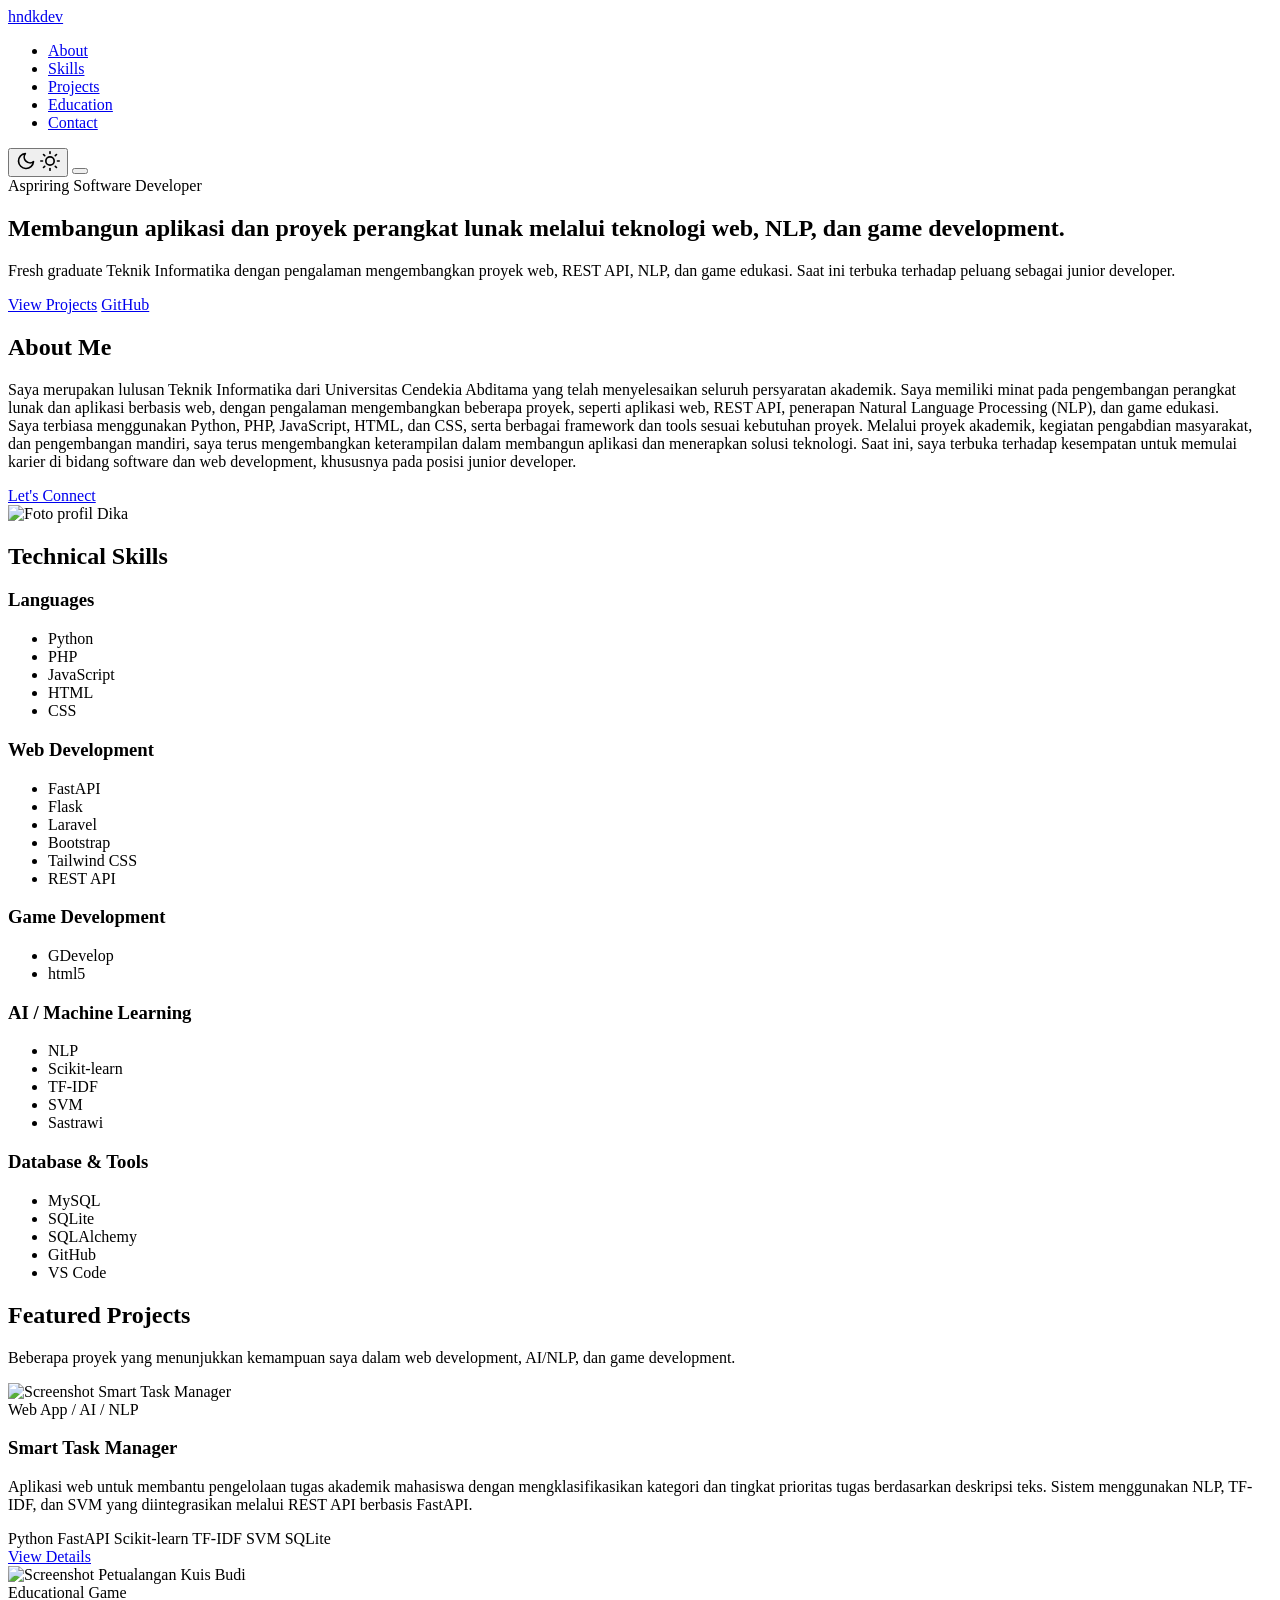
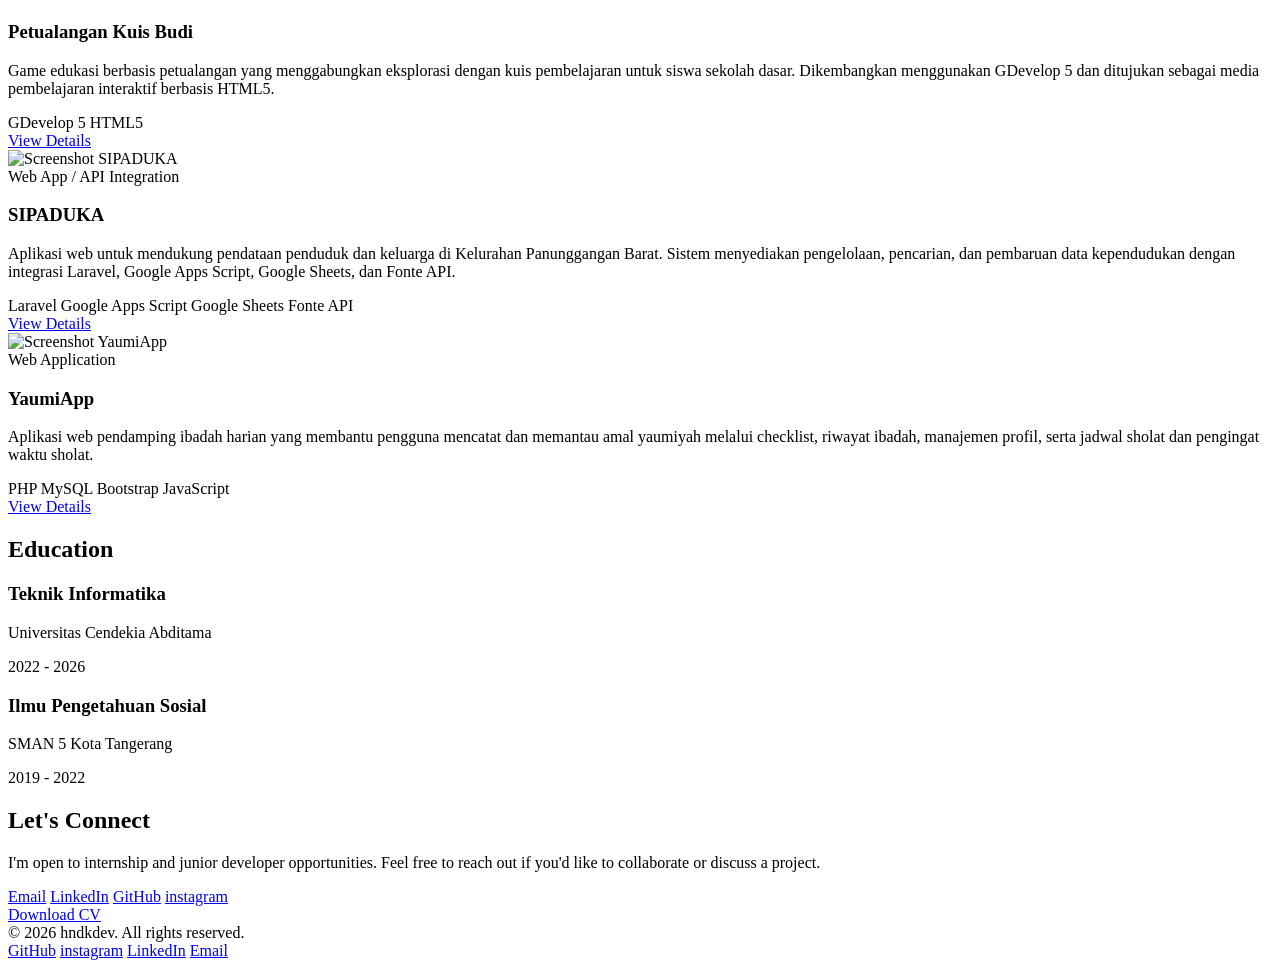
==== index.html @ 9e21652b "Add files via upload" ====
<!DOCTYPE html>
<html lang="id">

<head>
  <meta charset="UTF-8">
  <meta name="viewport" content="width=device-width, initial-scale=1.0">
  <meta name="description"
    content="Handika - Informatics Engineering Student & Developer with project experience in web development, REST APIs, NLP, and game development.">
  <!-- Open Graph -->
  <meta property="og:title" content="MyPortfolio">
  <meta property="og:description"
    content="Aspriring Software Developer. Building web applications, REST APIs, and AI/NLP tools.">
  <meta property="og:type" content="website">
  <title>hndkdev | MyPortfolio</title>

  <link rel="icon" type="image/x-icon" href="assets/img/favicon/favicon.ico">
  <link rel="apple-touch-icon" sizes="180x180" href="assets/img/favicon/apple-touch-icon.png">
  <link rel="icon" type="image/png" sizes="32x32" href="assets/img/favicon/favicon-32x32.png">
  <link rel="icon" type="image/png" sizes="16x16" href="assets/img/favicon/favicon-16x16.png">
  <link rel="manifest" href="assets/img/favicon/site.webmanifest">
  <!-- Google Fonts -->
  <link rel="preconnect" href="https://fonts.googleapis.com">
  <link rel="preconnect" href="https://fonts.gstatic.com" crossorigin>
  <link href="https://fonts.googleapis.com/css2?family=Inter:wght@400;500;600;700&display=swap" rel="stylesheet">

  <!-- Main CSS -->
  <link rel="stylesheet" href="css/main.css">

  <!-- Component CSS -->
  <link rel="stylesheet" href="css/components/navbar.css">
  <link rel="stylesheet" href="css/components/hero.css">
  <link rel="stylesheet" href="css/components/about.css">
  <link rel="stylesheet" href="css/components/skills.css">
  <link rel="stylesheet" href="css/components/projects.css">
  <link rel="stylesheet" href="css/components/education.css">
  <link rel="stylesheet" href="css/components/contact.css">
  <link rel="stylesheet" href="css/components/footer.css">
</head>

<body>
  <nav class="navbar">
    <div class="navbar__container">
      <!-- Logo -->
      <a href="index.html#hero" class="navbar__logo">hndkdev</a>

      <!-- Menu (WAJIB ada id="navbar-menu") -->
      <ul class="navbar__menu" id="navbar-menu">
        <li><a href="index.html#about" class="navbar__link">About</a></li>
        <li><a href="index.html#skills" class="navbar__link">Skills</a></li>
        <li><a href="index.html#projects" class="navbar__link">Projects</a></li>
        <li><a href="index.html#education" class="navbar__link">Education</a></li>
        <li><a href="index.html#contact" class="navbar__link">Contact</a></li>
      </ul>

      <!-- Actions (Dark Mode + Hamburger) -->
      <div class="navbar__actions">
        <button id="theme-toggle" class="theme-toggle" aria-label="Toggle Dark Mode">
          <svg class="moon-icon" xmlns="http://www.w3.org/2000/svg" width="20" height="20" viewBox="0 0 24 24"
            fill="none" stroke="currentColor" stroke-width="2" stroke-linecap="round" stroke-linejoin="round">
            <path d="M21 12.79A9 9 0 1 1 11.21 3 7 7 0 0 0 21 12.79z"></path>
          </svg>
          <svg class="sun-icon" xmlns="http://www.w3.org/2000/svg" width="20" height="20" viewBox="0 0 24 24"
            fill="none" stroke="currentColor" stroke-width="2" stroke-linecap="round" stroke-linejoin="round">
            <circle cx="12" cy="12" r="5"></circle>
            <line x1="12" y1="1" x2="12" y2="3"></line>
            <line x1="12" y1="21" x2="12" y2="23"></line>
            <line x1="4.22" y1="4.22" x2="5.64" y2="5.64"></line>
            <line x1="18.36" y1="18.36" x2="19.78" y2="19.78"></line>
            <line x1="1" y1="12" x2="3" y2="12"></line>
            <line x1="21" y1="12" x2="23" y2="12"></line>
            <line x1="4.22" y1="19.78" x2="5.64" y2="18.36"></line>
            <line x1="18.36" y1="5.64" x2="19.78" y2="4.22"></line>
          </svg>
        </button>

        <button type="button" class="navbar__toggle" id="navbar-toggle" aria-label="Toggle Menu"
          aria-controls="navbar-menu" aria-expanded="false">
          <span class="navbar__toggle-bar"></span>
          <span class="navbar__toggle-bar"></span>
          <span class="navbar__toggle-bar"></span>
        </button>
      </div>
    </div>
  </nav>


  <!-- ==============================
       MAIN CONTENT
       ============================== -->
  <main>

    <!-- HERO -->
    <section class="hero" id="hero">
      <div class="container">
        <div class="hero__content">
          <span class="hero__label">Aspriring Software Developer</span>
          <h1 class="hero__title">
            Membangun aplikasi dan proyek perangkat lunak melalui teknologi web, NLP, dan game development.
          </h1>

          <p class="hero__description">
            Fresh graduate Teknik Informatika dengan pengalaman mengembangkan proyek
            web, REST API, NLP, dan game edukasi. Saat ini terbuka terhadap peluang
            sebagai junior developer.
          </p>
          <div class="hero__actions">
            <a href="#projects" class="btn btn-primary">View Projects</a>
            <a href="https://github.com/hndkdev" target="_blank" rel="noopener noreferrer"
              class="btn btn-secondary">GitHub</a>
          </div>
        </div>
      </div>
    </section>

    <!-- ABOUT -->
    <section class="about section" id="about">
      <div class="container">
        <div class="about__content">
          <div class="about__text">
            <h2>About Me</h2>
            <p>
              Saya merupakan lulusan Teknik Informatika dari Universitas Cendekia Abditama yang telah menyelesaikan
              seluruh persyaratan akademik. Saya memiliki minat pada pengembangan perangkat lunak dan aplikasi berbasis
              web, dengan pengalaman mengembangkan beberapa proyek, seperti aplikasi web, REST API, penerapan Natural
              Language Processing (NLP), dan game edukasi.
              <br>
              Saya terbiasa menggunakan Python, PHP, JavaScript, HTML, dan CSS, serta berbagai framework dan tools
              sesuai kebutuhan proyek. Melalui proyek akademik, kegiatan pengabdian masyarakat, dan pengembangan
              mandiri, saya terus mengembangkan keterampilan dalam membangun aplikasi dan menerapkan solusi teknologi.
              Saat ini, saya terbuka terhadap kesempatan untuk memulai karier di bidang software dan web development,
              khususnya pada posisi junior developer.
            </p>
            <a href="#contact" class="btn btn-secondary">Let's Connect</a>
          </div>
          <div class="about__image">
            <!-- Pastikan file ini ada di folder assets/img/ -->
            <img src="assets/img/profile2.webp" alt="Foto profil Dika"
              style="width:100%; height:100%; object-fit:cover; border-radius:var(--radius-lg);">
          </div>
        </div>
      </div>
    </section>

    <!-- SKILLS -->
    <section class="skills section section-alt" id="skills">
      <div class="container">
        <h2>Technical Skills</h2>
        <div class="skills__grid">

          <div class="skills__category">
            <h3>Languages</h3>
            <ul class="skills__list">
              <li class="skill-tag">Python</li>
              <li class="skill-tag">PHP</li>
              <li class="skill-tag">JavaScript</li>
              <li class="skill-tag">HTML</li>
              <li class="skill-tag">CSS</li>
            </ul>
          </div>

          <div class="skills__category">
            <h3>Web Development</h3>
            <ul class="skills__list">
              <li class="skill-tag">FastAPI</li>
              <li class="skill-tag">Flask</li>
              <li class="skill-tag">Laravel</li>
              <li class="skill-tag">Bootstrap</li>
              <li class="skill-tag">Tailwind CSS</li>
              <li class="skill-tag">REST API</li>
            </ul>
          </div>

          <div class="skills__category">
            <h3>Game Development</h3>
            <ul class="skills__list">
              <li class="skill-tag">GDevelop</li>
              <li class="skill-tag">html5</li>
            </ul>
          </div>

          <div class="skills__category">
            <h3>AI / Machine Learning</h3>
            <ul class="skills__list">
              <li class="skill-tag">NLP</li>
              <li class="skill-tag">Scikit-learn</li>
              <li class="skill-tag">TF-IDF</li>
              <li class="skill-tag">SVM</li>
              <li class="skill-tag">Sastrawi</li>
            </ul>
          </div>

          <div class="skills__category">
            <h3>Database & Tools</h3>
            <ul class="skills__list">
              <li class="skill-tag">MySQL</li>
              <li class="skill-tag">SQLite</li>
              <li class="skill-tag">SQLAlchemy</li>
              <li class="skill-tag">GitHub</li>
              <li class="skill-tag">VS Code</li>
            </ul>
          </div>

        </div>
      </div>
    </section>

    <!-- PROJECTS -->
    <section class="projects section" id="projects">
      <div class="container">
        <div class="projects__header">
          <h2>Featured Projects</h2>
          <p>Beberapa proyek yang menunjukkan kemampuan saya dalam web development, AI/NLP, dan game development.</p>
        </div>

        <div class="projects__grid">

          <!-- Project 1: Smart Task Manager -->
          <article class="project-card">
            <img src="assets/img/Screenshot Halaman Logo.webp" alt="Screenshot Smart Task Manager"
              class="project-card__image" loading="lazy">
            <div class="project-card__body">
              <span class="project-card__category">Web App / AI / NLP</span>
              <h3 class="project-card__title">Smart Task Manager</h3>
              <p class="project-card__desc">
                Aplikasi web untuk membantu pengelolaan tugas akademik mahasiswa dengan
                mengklasifikasikan kategori dan tingkat prioritas tugas berdasarkan deskripsi teks.
                Sistem menggunakan NLP, TF-IDF, dan SVM yang diintegrasikan melalui REST API berbasis FastAPI.
              </p>
              <div class="project-card__tech">
                <span>Python</span>
                <span>FastAPI</span>
                <span>Scikit-learn</span>
                <span>TF-IDF</span>
                <span>SVM</span>
                <span>SQLite</span>
              </div>
              <div class="project-card__links">
                <a href="project.html?project=smart-task-manager" target="_blank" rel="noopener noreferrer"
                  class="project-card__link">View Details</a>
              </div>
            </div>
          </article>

          <!-- Project 2: Petualangan Kuis Budi -->
          <article class="project-card">
            <img src="assets/img/proj-kuis-budi.png" alt="Screenshot Petualangan Kuis Budi" class="project-card__image"
              loading="lazy">
            <div class="project-card__body">
              <span class="project-card__category">Educational Game</span>
              <h3 class="project-card__title">Petualangan Kuis Budi</h3>
              <p class="project-card__desc">
                Game edukasi berbasis petualangan yang menggabungkan eksplorasi dengan kuis pembelajaran
                untuk siswa sekolah dasar. Dikembangkan menggunakan GDevelop 5 dan ditujukan sebagai
                media pembelajaran interaktif berbasis HTML5.
              </p>
              <div class="project-card__tech">
                <span>GDevelop 5</span>
                <span>HTML5</span>
              </div>
              <div class="project-card__links">
                <a href="project.html?project=kuis-budi" target="_blank" rel="noopener noreferrer"
                  class="project-card__link">View Details</a>
              </div>
            </div>
          </article>

          <!-- Project 3: SIPADUKA -->
          <article class="project-card">
            <img src="assets/img/proj-sipaduka.jpg" alt="Screenshot SIPADUKA" class="project-card__image"
              loading="lazy">
            <div class="project-card__body">
              <span class="project-card__category">Web App / API Integration</span>
              <h3 class="project-card__title">SIPADUKA</h3>
              <p class="project-card__desc">
                Aplikasi web untuk mendukung pendataan penduduk dan keluarga di Kelurahan Panunggangan Barat.
                Sistem menyediakan pengelolaan, pencarian, dan pembaruan data kependudukan dengan integrasi
                Laravel, Google Apps Script, Google Sheets, dan Fonte API.
              </p>
              <div class="project-card__tech">
                <span>Laravel</span>
                <span>Google Apps Script</span>
                <span>Google Sheets</span>
                <span>Fonte API</span>
              </div>
              <div class="project-card__links">
                <a href="project.html?project=sipaduka" target="_blank" rel="noopener noreferrer"
                  class="project-card__link">View Details</a>
              </div>
            </div>
          </article>

          <!-- Project 4: YaumiApp -->
          <article class="project-card">
            <img src="assets/img/proj-yaumiapp.webp" alt="Screenshot YaumiApp" class="project-card__image"
              loading="lazy">
            <div class="project-card__body">
              <span class="project-card__category">Web Application</span>
              <h3 class="project-card__title">YaumiApp</h3>
              <p class="project-card__desc">
                Aplikasi web pendamping ibadah harian yang membantu pengguna mencatat dan memantau amal yaumiyah
                melalui checklist, riwayat ibadah, manajemen profil, serta jadwal sholat dan pengingat waktu sholat.
              </p>
              <div class="project-card__tech">
                <span>PHP</span>
                <span>MySQL</span>
                <span>Bootstrap</span>
                <span>JavaScript</span>
              </div>
              <div class="project-card__links">
                <a href="project.html?project=yaumiapp" target="_blank" rel="noopener noreferrer"
                  class="project-card__link">View Details</a>
              </div>
            </div>
          </article>

        </div> <!-- End of projects__grid -->
      </div> <!-- End of container -->
    </section>

    <!-- EDUCATION -->
    <section class="education section section-alt" id="education">
      <div class="container">
        <div class="education__content">
          <h2>Education</h2>
          <div class="education__item">
            <h3 class="education__degree">Teknik Informatika</h3>
            <p class="education__school">Universitas Cendekia Abditama</p>
            <span class="education__year">2022 - 2026</span>
          </div>
          <div class="education__item">
            <h3 class="education__degree">Ilmu Pengetahuan Sosial</h3>
            <p class="education__school">SMAN 5 Kota Tangerang</p>
            <span class="education__year">2019 - 2022</span>
          </div>
        </div>
      </div>
    </section>

    <!-- CONTACT -->
    <section class="contact section" id="contact">
      <div class="container">
        <div class="contact__content">
          <h2>Let's Connect</h2>
          <p>
            I'm open to internship and junior developer opportunities. Feel free to reach out if you'd like to
            collaborate or discuss a project.
          </p>
          <div class="contact__links">
            <a href="mailto:email-anda@gmail.com" class="contact__link">Email</a>
            <a href="https://linkedin.com/in/muhamad-handika-mawardi-69692132a" target="_blank"
              rel="noopener noreferrer" class="contact__link">LinkedIn</a>
              <a href="https://github.com/hndkdev" target="_blank" rel="noopener noreferrer"
              class="contact__link">GitHub</a>
              <a href="https://instagram.com/hndkdev" target="_blank" rel="noopener noreferrer"
              class="contact__link">instagram</a>
          </div>
          <a href="assets/cv-dika.pdf" download class="btn btn-primary">Download CV</a>
        </div>
      </div>
    </section>

  </main>

  <!-- ==============================
       FOOTER
       ============================== -->
  <footer class="footer">
    <div class="container">
      <span class="footer__copy">&copy; <span id="tahun"></span> hndkdev. All rights reserved.</span>
      <script>
        document.getElementById("tahun").textContent = new Date().getFullYear();
      </script>
      <div class="footer__links">
        <a href="https://github.com/hndkdev" target="_blank" rel="noopener noreferrer" class="footer__link">GitHub</a>
        <a href="https://instagram.com/hndkdev" target="_blank" rel="noopener noreferrer" class="footer__link">instagram</a>
        <a href="https://linkedin.com/in/muhamad-handika-mawardi-69692132a" target="_blank" rel="noopener noreferrer"
          class="footer__link">LinkedIn</a>
        <a href="mailto:muh.handika.m@gmail.com" class="footer__link">Email</a>
      </div>
    </div>
  </footer>

  <!-- JavaScript -->
  <script src="js/main.js"></script>

</body>

</html>
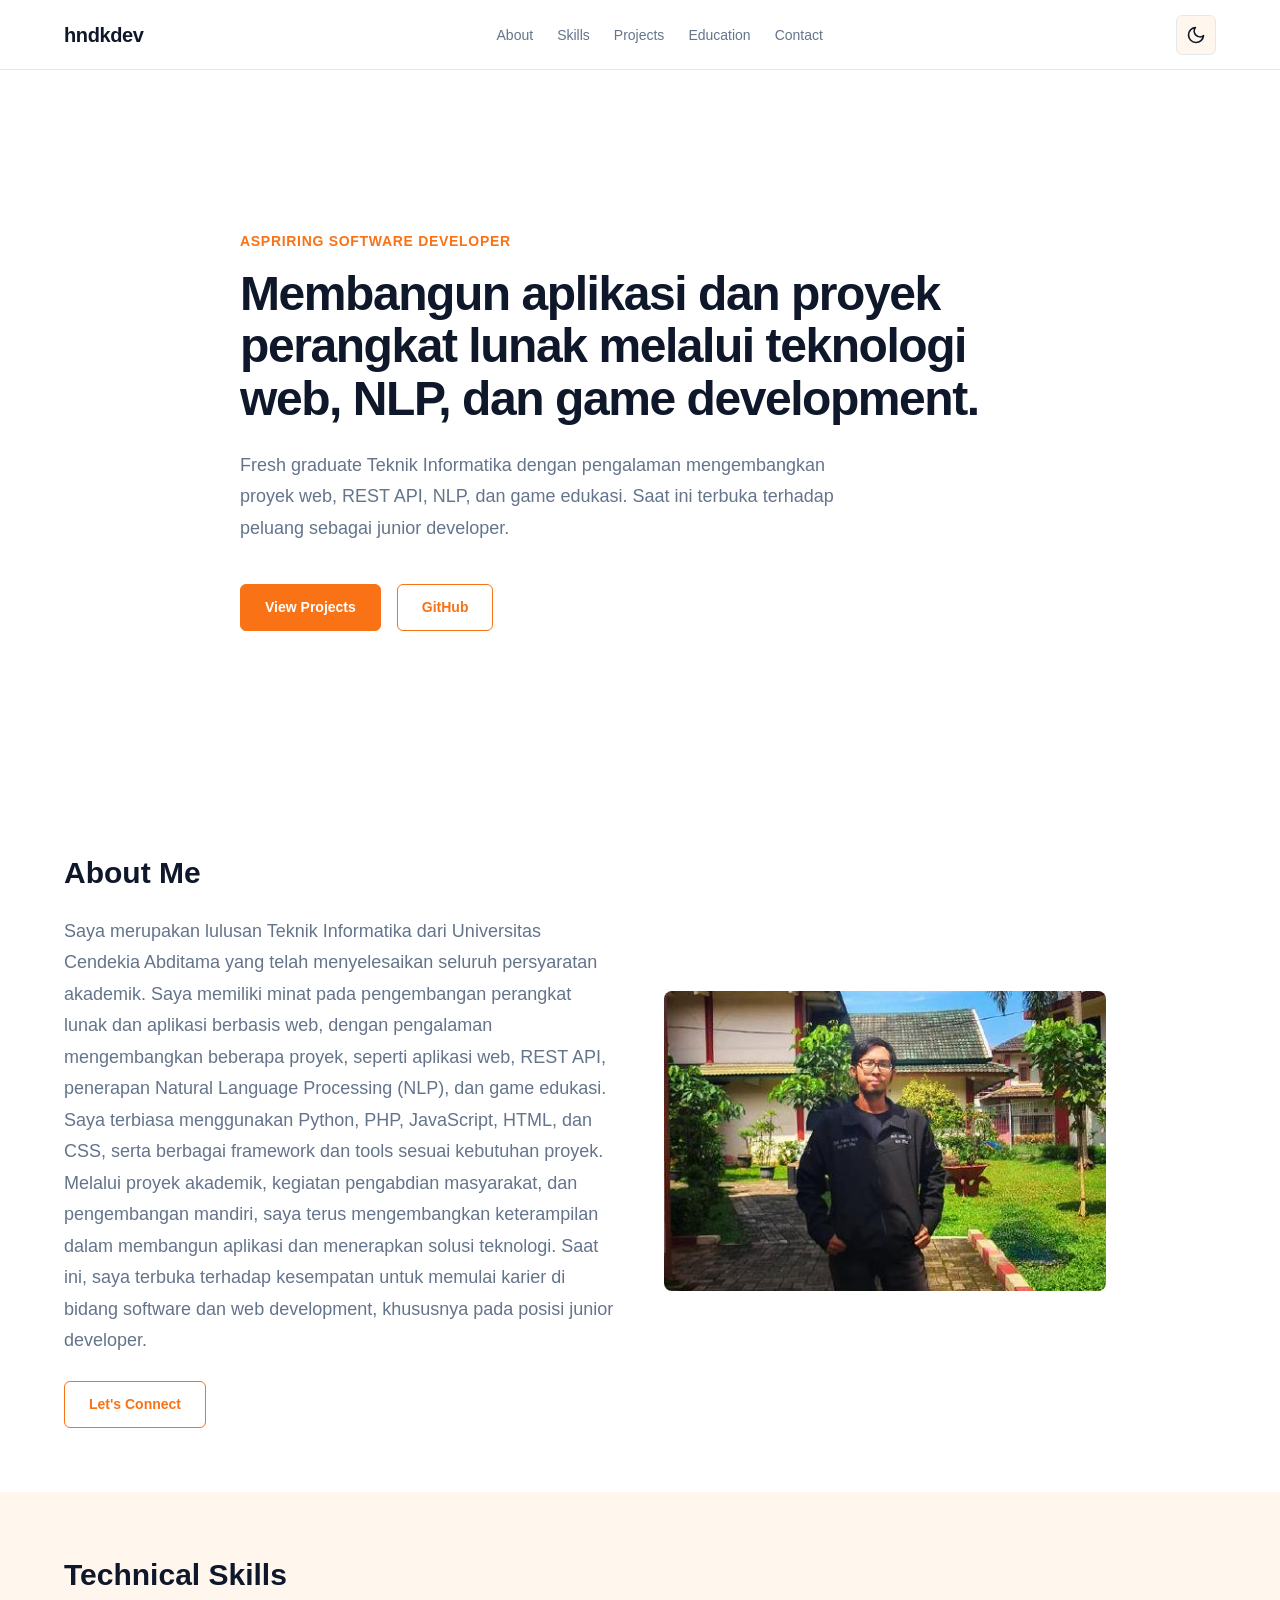
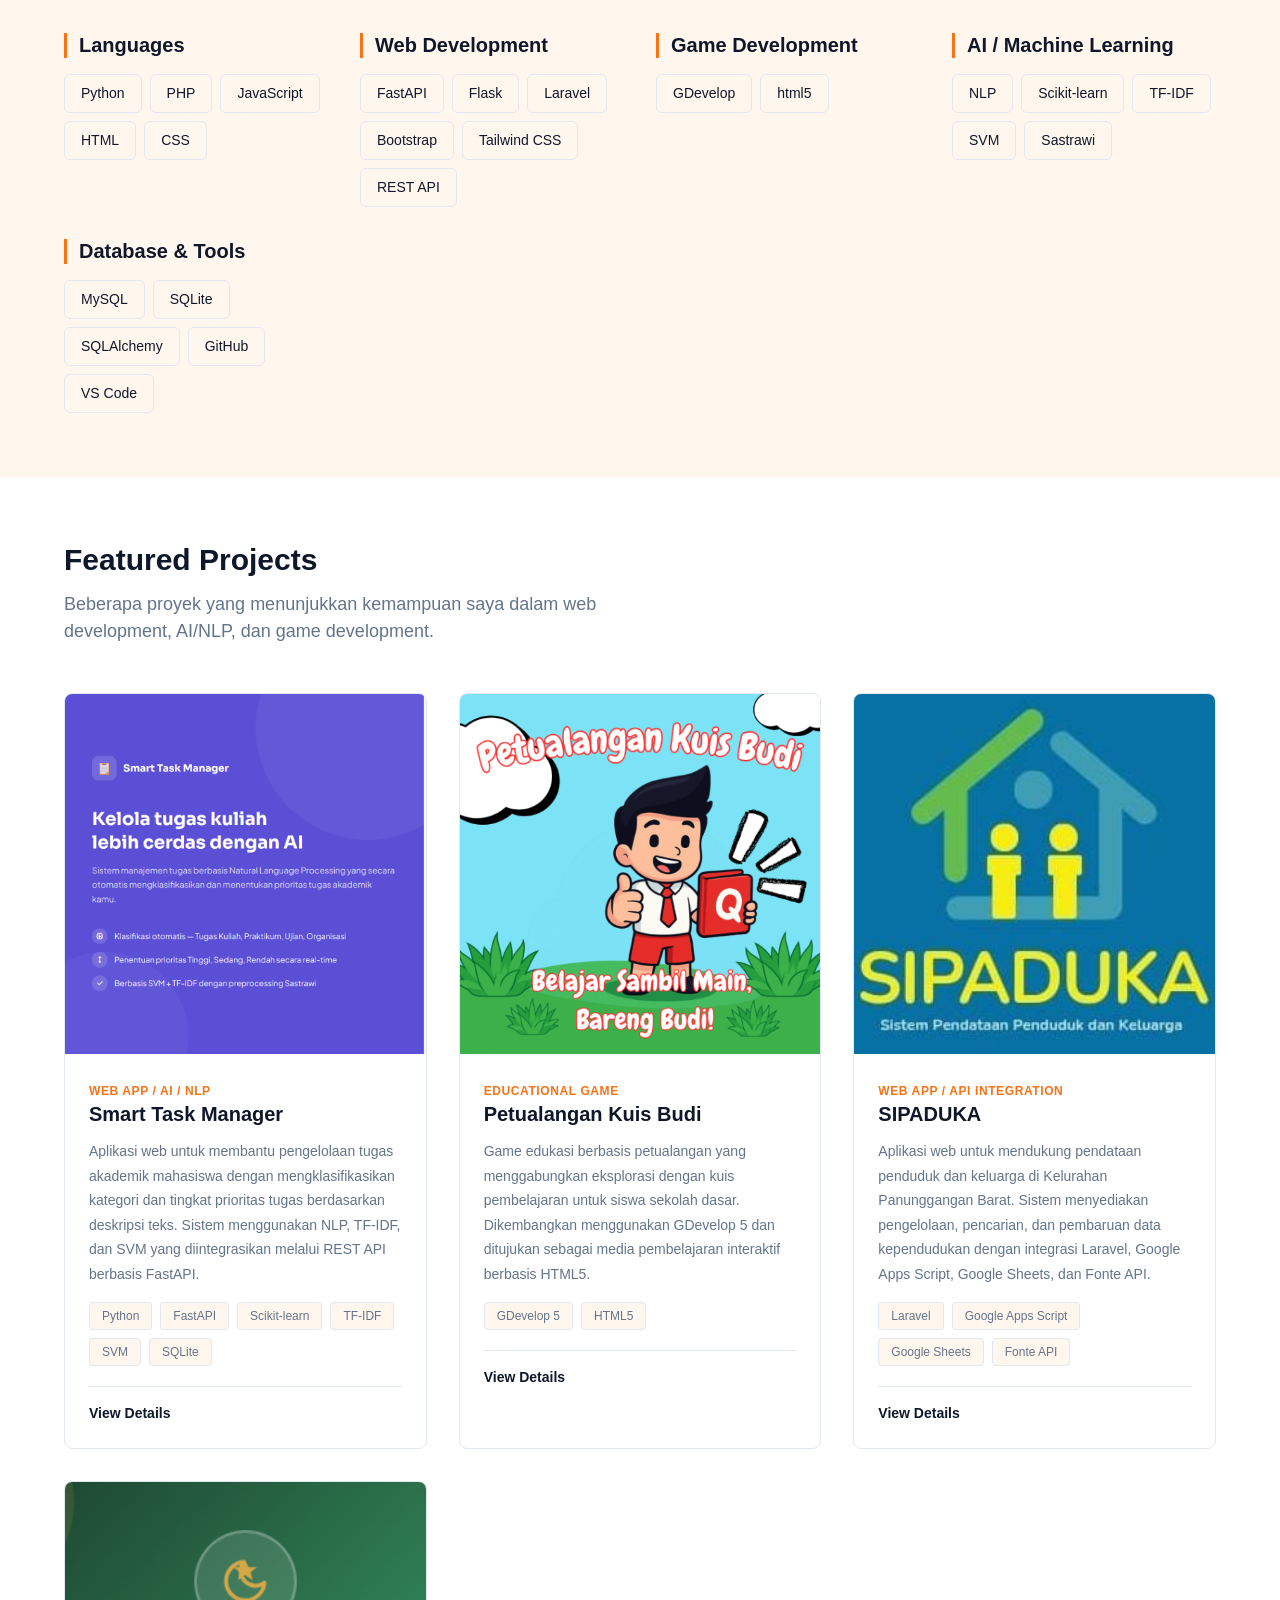
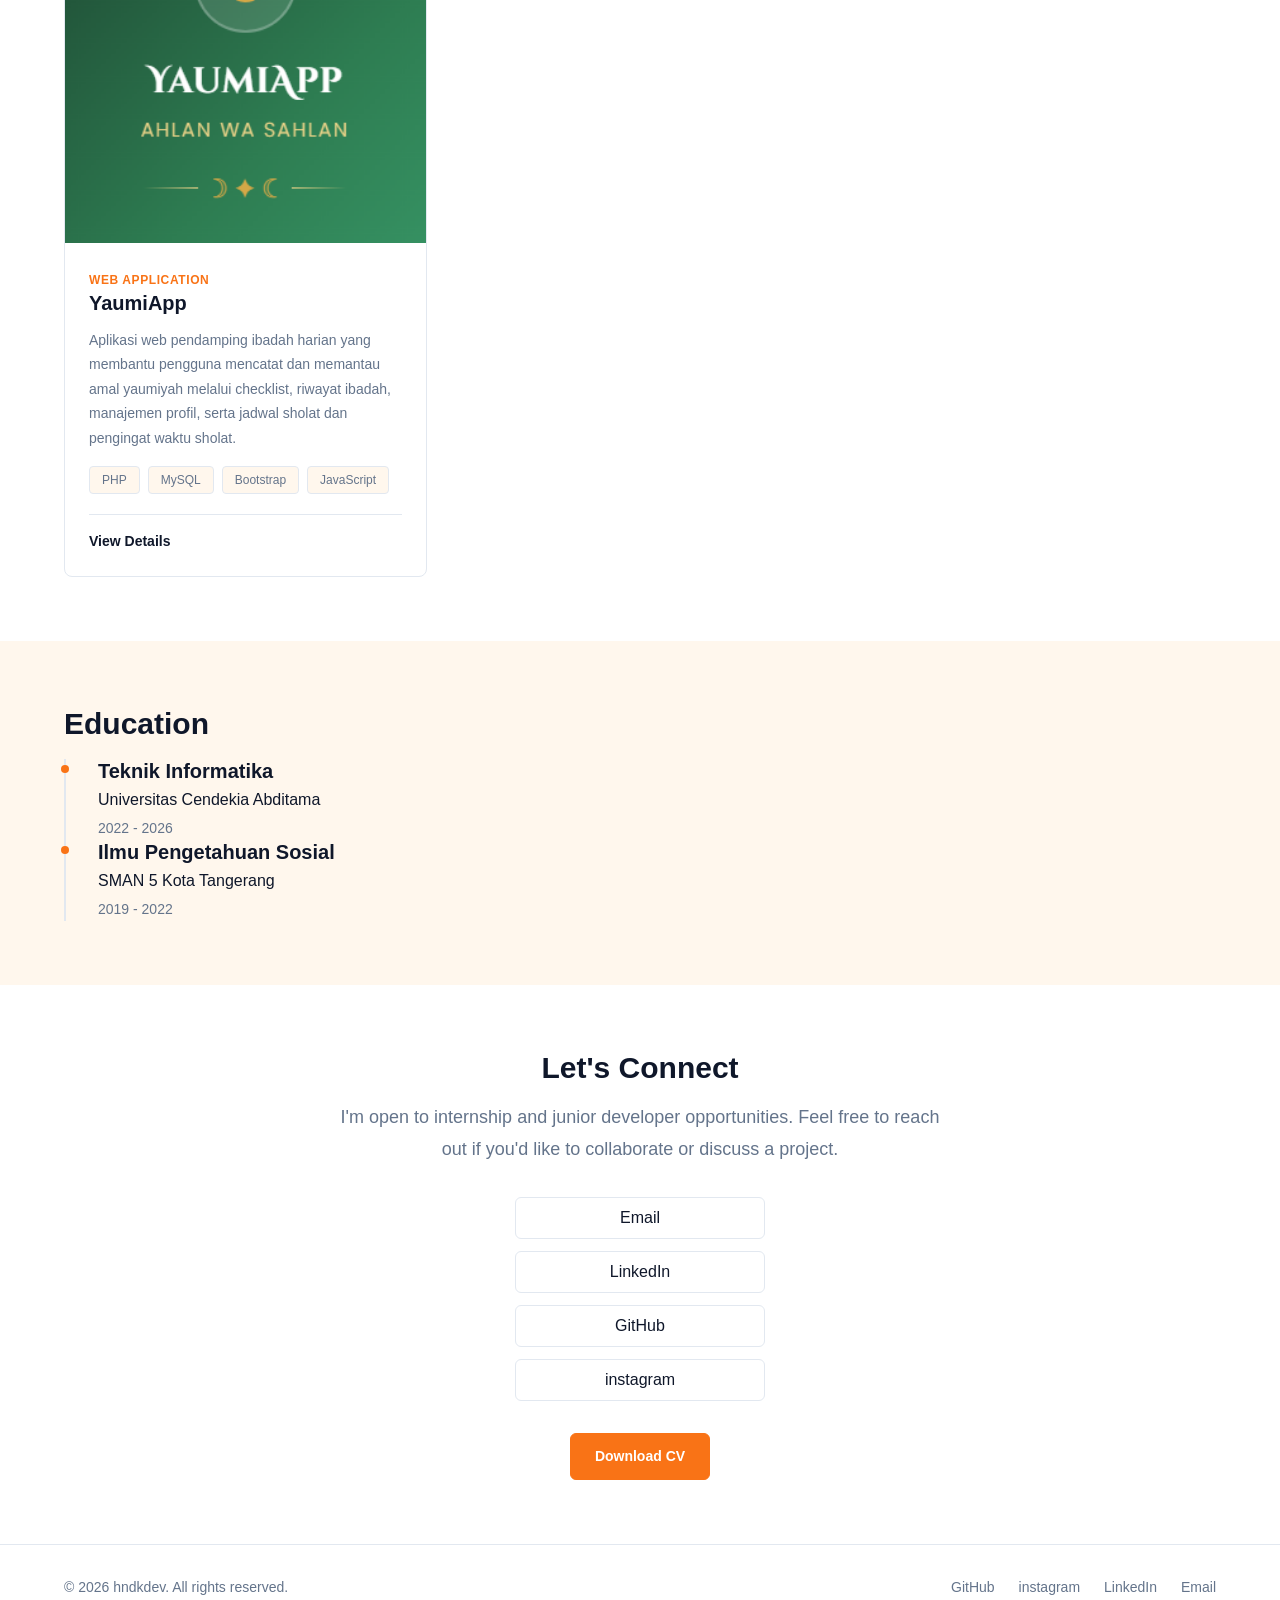
==== commit 0a87583a: "update add cv" ====
--- a/index.html
+++ b/index.html
@@ -354,7 +354,7 @@
               <a href="https://instagram.com/hndkdev" target="_blank" rel="noopener noreferrer"
               class="contact__link">instagram</a>
           </div>
-          <a href="assets/cv-dika.pdf" download class="btn btn-primary">Download CV</a>
+          <a href="assets/CV-Muhamad-Handika-Mawardi-ATS.pdf" download class="btn btn-primary">Download CV</a>
         </div>
       </div>
     </section>
@@ -385,4 +385,4 @@
 
 </body>
 
-</html>+</html>
--- a/css/main.css
+++ b/css/main.css
@@ -0,0 +1,103 @@
+/* ===================================
+   CSS VARIABLES (Design Tokens)
+   =================================== */
+:root {
+  /* --- LIGHT MODE (Default) --- */
+  
+  /* Backgrounds (Sedikit sentuhan hangat) */
+  --color-bg: #FFFFFF;
+  --color-bg-alt: #FFF7ED; /* Orange 50: Sangat lembut untuk background alternatif */
+  
+  /* Text & Typography (Slate/Abu-abu gelap agar kontras dengan oranye) */
+  --color-text: #0F172A;   /* Slate 900 */
+  --color-text-muted: #64748B; /* Slate 500 */
+  --color-primary: #0F172A;    /* Untuk Heading */
+  --color-primary-light: #334155; /* Slate 700 */
+  
+  /* Accents & Actions (WARNA ORANGE KHAS) */
+  --color-accent: #F97316;   /* Orange 500: Oranye cerah dan modern */
+  --color-accent-hover: #EA580C; /* Orange 600: Oranye lebih gelap untuk efek hover */
+  
+  /* UI Elements */
+  --color-border: #E2E8F0;   /* Slate 200 */
+  
+  /* Status Colors */
+  --color-success: #10B981;  /* Emerald 500 */
+  --color-warning: #F59E0B;  /* Amber 500 */
+  --color-error: #EF4444;    /* Red 500 */
+
+  /* Typography, Spacing, Layout, Shadows, Radius, Transitions (Tetap sama) */
+  --font-primary: 'Inter', -apple-system, BlinkMacSystemFont, 'Segoe UI', sans-serif;
+  --font-mono: 'Fira Code', 'Courier New', monospace;
+  --text-xs: 0.75rem; --text-sm: 0.875rem; --text-base: 1rem; --text-lg: 1.125rem;
+  --text-xl: 1.25rem; --text-2xl: 1.5rem; --text-3xl: 1.875rem; --text-4xl: 2.25rem; --text-5xl: 3rem;
+  --font-normal: 400; --font-medium: 500; --font-semibold: 600; --font-bold: 700;
+  --leading-tight: 1.25; --leading-normal: 1.5; --leading-relaxed: 1.75;
+  --space-1: 0.25rem; --space-2: 0.5rem; --space-3: 0.75rem; --space-4: 1rem; --space-5: 1.25rem;
+  --space-6: 1.5rem; --space-8: 2rem; --space-10: 2.5rem; --space-12: 3rem; --space-16: 4rem;
+  --space-20: 5rem; --space-24: 6rem;
+  --section-padding-y: var(--space-16); --section-padding-x: var(--space-6);
+  --container-max-width: 1200px; --container-padding: var(--space-6);
+  --breakpoint-sm: 640px; --breakpoint-md: 768px; --breakpoint-lg: 1024px; --breakpoint-xl: 1280px;
+  --navbar-height: 70px;
+  --shadow-sm: 0 1px 2px 0 rgba(0, 0, 0, 0.05); --shadow-md: 0 4px 6px -1px rgba(0, 0, 0, 0.1);
+  --shadow-lg: 0 10px 15px -3px rgba(0, 0, 0, 0.1);
+  --radius-sm: 0.25rem; --radius-md: 0.375rem; --radius-lg: 0.5rem; --radius-xl: 0.75rem;
+  --transition-fast: 150ms ease; --transition-base: 250ms ease; --transition-slow: 350ms ease;
+}
+
+/* ===================================
+   DARK MODE VARIABLES
+   =================================== */
+html.dark {
+  /* Backgrounds (Gelap, bukan hitam pekat, agar oranye tidak "menyilaukan") */
+  --color-bg: #0F172A;       /* Slate 900 */
+  --color-bg-alt: #1E293B;   /* Slate 800 */
+  
+  /* Text & Typography (Dibalik menjadi terang) */
+  --color-text: #F8FAFC;     /* Slate 50 */
+  --color-text-muted: #94A3B8; /* Slate 400 */
+  --color-primary: #F8FAFC;  /* Heading harus terang */
+  --color-primary-light: #CBD5E1; /* Slate 300 */
+  
+  /* Accents & Actions (PENTING: Oranye di dark mode harus sedikit lebih terang) */
+  --color-accent: #FB923C;   /* Orange 400: Lebih terang agar kontras di background gelap */
+  --color-accent-hover: #F97316; /* Orange 500: Untuk efek hover */
+  
+  /* UI Elements */
+  --color-border: #334155;   /* Slate 700: Border halus */
+  
+  /* Status Colors (Sedikit disesuaikan agar tidak "neon" di background gelap) */
+  --color-success: #34D399;  /* Emerald 400 */
+  --color-warning: #FBBF24;  /* Amber 400 */
+  --color-error: #F87171;    /* Red 400 */
+}
+
+/* ===================================
+   RESET & BASE
+   =================================== */
+*, *::before, *::after { box-sizing: border-box; margin: 0; padding: 0; }
+html { font-size: 16px; scroll-behavior: smooth; -webkit-font-smoothing: antialiased; }
+body {
+  font-family: var(--font-primary); font-size: var(--text-base); line-height: var(--leading-normal);
+  color: var(--color-text); background-color: var(--color-bg); padding-top: var(--navbar-height);
+  transition: background-color var(--transition-base), color var(--transition-base);
+}
+img { max-width: 100%; height: auto; display: block; }
+a { color: var(--color-accent); text-decoration: none; transition: color var(--transition-fast); }
+a:hover { color: var(--color-accent-hover); }
+button { font-family: inherit; cursor: pointer; border: none; background: none; }
+
+/* ===================================
+   LAYOUT & TYPOGRAPHY
+   =================================== */
+.container { max-width: var(--container-max-width); margin: 0 auto; padding: 0 var(--container-padding); }
+.section { padding: var(--section-padding-y) 0; }
+.section-alt { background-color: var(--color-bg-alt); }
+h1, h2, h3, h4, h5, h6 { font-weight: var(--font-bold); line-height: var(--leading-tight); color: var(--color-primary); transition: color var(--transition-base); }
+h1 { font-size: var(--text-4xl); margin-bottom: var(--space-6); }
+h2 { font-size: var(--text-3xl); margin-bottom: var(--space-4); }
+h3 { font-size: var(--text-2xl); margin-bottom: var(--space-3); }
+p { margin-bottom: var(--space-4); color: var(--color-text); transition: color var(--transition-base); }
+.text-muted { color: var(--color-text-muted); transition: color var(--transition-base); }
+@media (min-width: 768px) { h1 { font-size: var(--text-5xl); } h2 { font-size: var(--text-3xl); } }
--- a/css/components/navbar.css
+++ b/css/components/navbar.css
@@ -0,0 +1,250 @@
+/* ===================================
+   NAVBAR - CLEAN & CONSISTENT
+   =================================== */
+
+.navbar {
+  position: fixed;
+  top: 0;
+  left: 0;
+  right: 0;
+  height: var(--navbar-height);
+  background-color: rgba(255, 255, 255, 0.95);
+  backdrop-filter: blur(10px);
+  -webkit-backdrop-filter: blur(10px);
+  border-bottom: 1px solid var(--color-border);
+  z-index: 1000;
+  transition: background-color var(--transition-base), border-color var(--transition-base);
+}
+
+html.dark .navbar {
+  background-color: rgba(15, 23, 42, 0.95);
+}
+
+/* Container Navbar */
+.navbar__container {
+  display: flex;
+  align-items: center;
+  justify-content: space-between;
+  height: 100%;
+  max-width: var(--container-max-width);
+  margin: 0 auto;
+  padding: 0 var(--container-padding);
+}
+
+/* Logo */
+.navbar__logo {
+  font-size: var(--text-xl);
+  font-weight: var(--font-bold);
+  color: var(--color-primary);
+  text-decoration: none;
+  letter-spacing: -0.02em;
+  z-index: 1001;
+  transition: color var(--transition-fast);
+}
+
+html.dark .navbar__logo {
+  color: var(--color-text);
+}
+
+.navbar__logo:hover {
+  color: var(--color-accent);
+}
+
+/* Menu Desktop */
+.navbar__menu {
+  display: flex;
+  list-style: none;
+  gap: var(--space-6);
+  margin: 0;
+  padding: 0;
+  align-items: center;
+}
+
+.navbar__link {
+  font-size: var(--text-sm);
+  font-weight: var(--font-medium);
+  color: var(--color-text-muted);
+  text-decoration: none;
+  transition: color var(--transition-fast);
+  position: relative;
+  padding: var(--space-2) 0;
+}
+
+.navbar__link:hover,
+.navbar__link.active {
+  color: var(--color-accent);
+}
+
+/* Efek underline saat hover */
+.navbar__link::after {
+  content: '';
+  position: absolute;
+  width: 0;
+  height: 2px;
+  bottom: 0;
+  left: 0;
+  background-color: var(--color-accent);
+  transition: width var(--transition-base);
+}
+
+.navbar__link:hover::after,
+.navbar__link.active::after {
+  width: 100%;
+}
+
+/* Actions Container (Dark Mode + Hamburger) */
+.navbar__actions {
+  display: flex;
+  align-items: center;
+  gap: var(--space-3);
+  z-index: 1001;
+}
+
+/* Theme Toggle Button */
+.theme-toggle {
+  display: flex;
+  align-items: center;
+  justify-content: center;
+  width: 40px;
+  height: 40px;
+  background-color: var(--color-bg-alt);
+  border: 1px solid var(--color-border);
+  border-radius: var(--radius-md);
+  color: var(--color-text);
+  cursor: pointer;
+  transition: all var(--transition-fast);
+}
+
+.theme-toggle:hover {
+  background-color: var(--color-border);
+  border-color: var(--color-accent);
+  transform: translateY(-1px);
+}
+
+.theme-toggle svg {
+  width: 20px;
+  height: 20px;
+}
+
+.theme-toggle .sun-icon {
+  display: none;
+}
+
+.theme-toggle .moon-icon {
+  display: block;
+}
+
+html.dark .theme-toggle .sun-icon {
+  display: block;
+}
+
+html.dark .theme-toggle .moon-icon {
+  display: none;
+}
+
+/* Hamburger Toggle Button (Hidden di Desktop) */
+.navbar__toggle {
+  display: none;
+  flex-direction: column;
+  justify-content: center;
+  align-items: center;
+  width: 40px;
+  height: 40px;
+  background-color: var(--color-bg-alt);
+  border: 1px solid var(--color-border);
+  border-radius: var(--radius-md);
+  cursor: pointer;
+  gap: 5px;
+  transition: all var(--transition-fast);
+}
+
+.navbar__toggle:hover {
+  background-color: var(--color-border);
+}
+
+.navbar__toggle-bar {
+  display: block;
+  width: 18px;
+  height: 2px;
+  background-color: var(--color-text);
+  border-radius: 2px;
+  transition: all var(--transition-base);
+}
+
+/* Animasi Hamburger saat Active */
+.navbar__toggle.active .navbar__toggle-bar:nth-child(1) {
+  transform: translateY(7px) rotate(45deg);
+}
+
+.navbar__toggle.active .navbar__toggle-bar:nth-child(2) {
+  opacity: 0;
+  transform: scaleX(0);
+}
+
+.navbar__toggle.active .navbar__toggle-bar:nth-child(3) {
+  transform: translateY(-7px) rotate(-45deg);
+}
+
+/* ===================================
+   MOBILE RESPONSIVE (Max 768px)
+   =================================== */
+@media (max-width: 768px) {
+  .navbar__toggle {
+    display: flex; /* Munculkan hamburger di mobile */
+  }
+  
+  .navbar__menu {
+    position: absolute;
+    top: 100%;
+    left: 0;
+    right: 0;
+    height: calc(100vh - var(--navbar-height));
+    height: calc(100dvh - var(--navbar-height));
+    background-color: var(--color-bg);
+    flex-direction: column;
+    gap: 0;
+    padding: var(--space-6) var(--container-padding);
+    border-top: 1px solid var(--color-border);
+    transform: translateX(100%); /* Sembunyi di kanan layar */
+    opacity: 0;
+    visibility: hidden;
+    transition: all var(--transition-base);
+    overflow-y: auto;
+    z-index: 999; /* Lebih kecil dari navbar (1000) */
+  }
+  
+  html.dark .navbar__menu {
+    background-color: var(--color-bg);
+  }
+  
+  /* Class .active ditambahkan oleh JavaScript saat diklik */
+  .navbar__menu.active {
+    transform: translateX(0); /* Muncul ke layar */
+    opacity: 1;
+    visibility: visible;
+  }
+  
+  .navbar__link {
+    display: block;
+    padding: var(--space-4) 0;
+    font-size: var(--text-lg);
+    color: var(--color-text);
+    border-bottom: 1px solid var(--color-border);
+  }
+  
+  /* Hilangkan underline di mobile */
+  .navbar__link::after {
+    display: none;
+  }
+  
+  .navbar__link:hover,
+  .navbar__link.active {
+    color: var(--color-accent);
+    background-color: transparent;
+  }
+  
+  /* Hilangkan border pada item terakhir */
+  .navbar__menu li:last-child .navbar__link {
+    border-bottom: none;
+  }
+}
--- a/css/components/hero.css
+++ b/css/components/hero.css
@@ -0,0 +1,97 @@
+/* ===================================
+   HERO SECTION
+   =================================== */
+.hero {
+  padding: var(--space-24) 0; /* Ruang vertikal yang sangat lega */
+  min-height: 80vh;
+  display: flex;
+  align-items: center;
+}
+
+.hero__content {
+  max-width: 800px; /* Batasi lebar teks agar mudah dibaca */
+}
+
+.hero__label {
+  display: inline-block;
+  font-size: var(--text-sm);
+  font-weight: var(--font-semibold);
+  color: var(--color-accent);
+  letter-spacing: 0.05em;
+  text-transform: uppercase;
+  margin-bottom: var(--space-4);
+}
+
+.hero__title {
+  font-size: var(--text-4xl);
+  font-weight: var(--font-bold);
+  color: var(--color-primary);
+  line-height: 1.1; /* Line height ketat untuk heading besar */
+  letter-spacing: -0.03em;
+  margin-bottom: var(--space-6);
+}
+
+.hero__description {
+  font-size: var(--text-lg);
+  color: var(--color-text-muted);
+  line-height: var(--leading-relaxed);
+  margin-bottom: var(--space-10);
+  max-width: 600px;
+}
+
+.hero__actions {
+  display: flex;
+  gap: var(--space-4);
+  flex-wrap: wrap;
+}
+
+/* Buttons */
+.btn {
+  display: inline-flex;
+  align-items: center;
+  justify-content: center;
+  padding: var(--space-3) var(--space-6);
+  font-size: var(--text-sm);
+  font-weight: var(--font-semibold);
+  border-radius: var(--radius-md);
+  text-decoration: none;
+  transition: all var(--transition-fast);
+  cursor: pointer;
+  border: 1px solid transparent;
+}
+
+.btn-primary {
+  background-color: var(--color-accent);
+  color: #ffffff;
+  border: 1px solid var(--color-accent);
+  /* Penting: Tambahkan transisi agar efek hover halus */
+  transition: all var(--transition-fast); 
+}
+
+.btn-primary:hover {
+  color: #ffffff;
+  background-color: var(--color-accent-hover); /* PERBAIKAN: Warna berubah lebih gelap */
+  border-color: var(--color-accent-hover);
+  transform: translateY(-3px); 
+  box-shadow: var(--shadow-md);
+}
+
+.btn-secondary {
+  background-color: transparent;
+  color: var(--color-accent);
+  border: 1px solid var(--color-accent); /* PERBAIKAN: Tambahkan border solid */
+  transition: all var(--transition-fast);
+}
+
+.btn-secondary:hover {
+  background-color: var(--color-accent); /* PERBAIKAN: Background jadi oranye */
+  color: #ffffff; /* PERBAIKAN: Teks jadi putih agar kontras dan terbaca */
+  border-color: var(--color-accent);
+}
+
+/* Responsive Typography */
+@media (min-width: 768px) {
+  .hero__title {
+    font-size: var(--text-5xl); /* 48px di desktop */
+  }
+}
--- a/css/components/about.css
+++ b/css/components/about.css
@@ -0,0 +1,39 @@
+/* ===================================
+   ABOUT SECTION
+   =================================== */
+.about__content {
+  display: grid;
+  grid-template-columns: 1fr;
+  gap: var(--space-12);
+  align-items: center;
+}
+
+@media (min-width: 768px) {
+  .about__content {
+    grid-template-columns: 1fr 1fr; /* Split layout di desktop */
+  }
+}
+
+.about__text h2 {
+  margin-bottom: var(--space-6);
+}
+
+.about__text p {
+  font-size: var(--text-lg);
+  color: var(--color-text-muted);
+  line-height: var(--leading-relaxed);
+  margin-bottom: var(--space-6);
+}
+
+/* Jika nanti ada foto profil */
+.about__image {
+  width: 80%;
+  height: 300px;
+  background-color: var(--color-bg-alt); /* Placeholder warna abu-abu */
+  border-radius: var(--radius-lg);
+  display: flex;
+  align-items: center;
+  justify-content: center;
+  color: var(--color-text-muted);
+  font-size: var(--text-sm);
+}
--- a/css/components/skills.css
+++ b/css/components/skills.css
@@ -0,0 +1,42 @@
+/* ===================================
+   SKILLS SECTION
+   =================================== */
+.skills__grid {
+  display: grid;
+  grid-template-columns: repeat(auto-fit, minmax(250px, 1fr));
+  gap: var(--space-8);
+  margin-top: var(--space-10);
+}
+
+.skills__category h3 {
+  font-size: var(--text-xl);
+  margin-bottom: var(--space-4);
+  color: var(--color-primary);
+  border-left: 3px solid var(--color-accent); /* Aksen garis kecil di kiri judul */
+  padding-left: var(--space-3);
+}
+
+.skills__list {
+  list-style: none;
+  display: flex;
+  flex-wrap: wrap;
+  gap: var(--space-2);
+}
+
+/* Skill Tags (Chips) */
+.skill-tag {
+  background-color: var(--color-bg-alt);
+  color: var(--color-text);
+  padding: var(--space-2) var(--space-4);
+  border-radius: var(--radius-md);
+  font-size: var(--text-sm);
+  font-weight: var(--font-medium);
+  border: 1px solid var(--color-border);
+  transition: all var(--transition-fast);
+}
+
+.skill-tag:hover {
+  border-color: var(--color-accent);
+  color: var(--color-accent);
+  transform: translateY(-2px);
+}
--- a/css/components/projects.css
+++ b/css/components/projects.css
@@ -0,0 +1,119 @@
+/* ===================================
+   PROJECTS SECTION
+   =================================== */
+.projects__header {
+  margin-bottom: var(--space-12);
+}
+
+.projects__header h2 {
+  margin-bottom: var(--space-3);
+}
+
+.projects__header p {
+  color: var(--color-text-muted);
+  font-size: var(--text-lg);
+  max-width: 600px;
+}
+
+.projects__grid {
+  display: grid;
+  grid-template-columns: 1fr;
+  gap: var(--space-8);
+}
+
+@media (min-width: 768px) {
+  .projects__grid {
+    grid-template-columns: repeat(2, 1fr);
+  }
+}
+
+@media (min-width: 1024px) {
+  .projects__grid {
+    grid-template-columns: repeat(3, 1fr);
+  }
+}
+
+/* Project Card */
+.project-card {
+  background-color: var(--color-bg);
+  border: 1px solid var(--color-border);
+  border-radius: var(--radius-lg);
+  overflow: hidden;
+  transition: box-shadow var(--transition-base), transform var(--transition-base);
+}
+
+.project-card:hover {
+  box-shadow: var(--shadow-lg);
+  transform: translateY(-4px);
+}
+
+.project-card__image {
+  width: 100%;
+  aspect-ratio: 10 / 10;
+  object-fit: cover;
+  background-color: var(--color-bg-alt);
+  display: block;
+}
+
+.project-card__body {
+  padding: var(--space-6);
+}
+
+.project-card__category {
+  font-size: var(--text-xs);
+  font-weight: var(--font-semibold);
+  color: var(--color-accent);
+  text-transform: uppercase;
+  letter-spacing: 0.05em;
+  margin-bottom: var(--space-2);
+}
+
+.project-card__title {
+  font-size: var(--text-xl);
+  font-weight: var(--font-bold);
+  color: var(--color-primary);
+  margin-bottom: var(--space-3);
+}
+
+.project-card__desc {
+  font-size: var(--text-sm);
+  color: var(--color-text-muted);
+  line-height: var(--leading-relaxed);
+  margin-bottom: var(--space-4);
+}
+
+.project-card__tech {
+  display: flex;
+  flex-wrap: wrap;
+  gap: var(--space-2);
+  margin-bottom: var(--space-5);
+}
+
+.project-card__tech span {
+  font-size: var(--text-xs);
+  font-weight: var(--font-medium);
+  color: var(--color-text-muted);
+  background-color: var(--color-bg-alt);
+  padding: var(--space-1) var(--space-3);
+  border-radius: var(--radius-sm);
+  border: 1px solid var(--color-border);
+}
+
+.project-card__links {
+  display: flex;
+  gap: var(--space-4);
+  padding-top: var(--space-4);
+  border-top: 1px solid var(--color-border);
+}
+
+.project-card__link {
+  font-size: var(--text-sm);
+  font-weight: var(--font-semibold);
+  color: var(--color-primary);
+  text-decoration: none;
+  transition: color var(--transition-fast);
+}
+
+.project-card__link:hover {
+  color: var(--color-accent);
+}
--- a/css/components/education.css
+++ b/css/components/education.css
@@ -0,0 +1,42 @@
+/* ===================================
+   EDUCATION SECTION
+   =================================== */
+.education__content {
+  max-width: 700px;
+}
+
+.education__item {
+  position: relative;
+  padding-left: var(--space-8);
+  border-left: 2px solid var(--color-border);
+}
+
+.education__item::before {
+  content: '';
+  position: absolute;
+  left: -5px;
+  top: 6px;
+  width: 8px;
+  height: 8px;
+  background-color: var(--color-accent);
+  border-radius: 50%;
+}
+
+.education__degree {
+  font-size: var(--text-xl);
+  font-weight: var(--font-bold);
+  color: var(--color-primary);
+  margin-bottom: var(--space-1);
+}
+
+.education__school {
+  font-size: var(--text-base);
+  font-weight: var(--font-medium);
+  color: var(--color-text);
+  margin-bottom: var(--space-1);
+}
+
+.education__year {
+  font-size: var(--text-sm);
+  color: var(--color-text-muted);
+}
--- a/css/components/contact.css
+++ b/css/components/contact.css
@@ -0,0 +1,46 @@
+/* ===================================
+   CONTACT SECTION
+   =================================== */
+.contact__content {
+  max-width: 600px;
+  text-align: center;
+  margin: 0 auto;
+}
+
+.contact__content h2 {
+  margin-bottom: var(--space-4);
+}
+
+.contact__content p {
+  font-size: var(--text-lg);
+  color: var(--color-text-muted);
+  margin-bottom: var(--space-8);
+  line-height: var(--leading-relaxed);
+}
+
+.contact__links {
+  display: flex;
+  flex-direction: column;
+  gap: var(--space-3);
+  align-items: center;
+  margin-bottom: var(--space-8);
+}
+
+.contact__link {
+  font-size: var(--text-base);
+  font-weight: var(--font-medium);
+  color: var(--color-primary);
+  text-decoration: none;
+  padding: var(--space-2) var(--space-4);
+  border: 1px solid var(--color-border);
+  border-radius: var(--radius-md);
+  transition: all var(--transition-fast);
+  min-width: 250px;
+  text-align: center;
+}
+
+.contact__link:hover {
+  border-color: var(--color-accent);
+  color: var(--color-accent);
+  background-color: var(--color-bg);
+}
--- a/css/components/footer.css
+++ b/css/components/footer.css
@@ -0,0 +1,44 @@
+/* ===================================
+   FOOTER
+   =================================== */
+.footer {
+  padding: var(--space-8) 0;
+  border-top: 1px solid var(--color-border);
+}
+
+.footer .container {
+  display: flex;
+  flex-direction: column;
+  align-items: center;
+  gap: var(--space-4);
+  text-align: center;
+}
+
+@media (min-width: 768px) {
+  .footer .container {
+    flex-direction: row;
+    justify-content: space-between;
+    text-align: left;
+  }
+}
+
+.footer__copy {
+  font-size: var(--text-sm);
+  color: var(--color-text-muted);
+}
+
+.footer__links {
+  display: flex;
+  gap: var(--space-6);
+}
+
+.footer__link {
+  font-size: var(--text-sm);
+  color: var(--color-text-muted);
+  text-decoration: none;
+  transition: color var(--transition-fast);
+}
+
+.footer__link:hover {
+  color: var(--color-primary);
+}
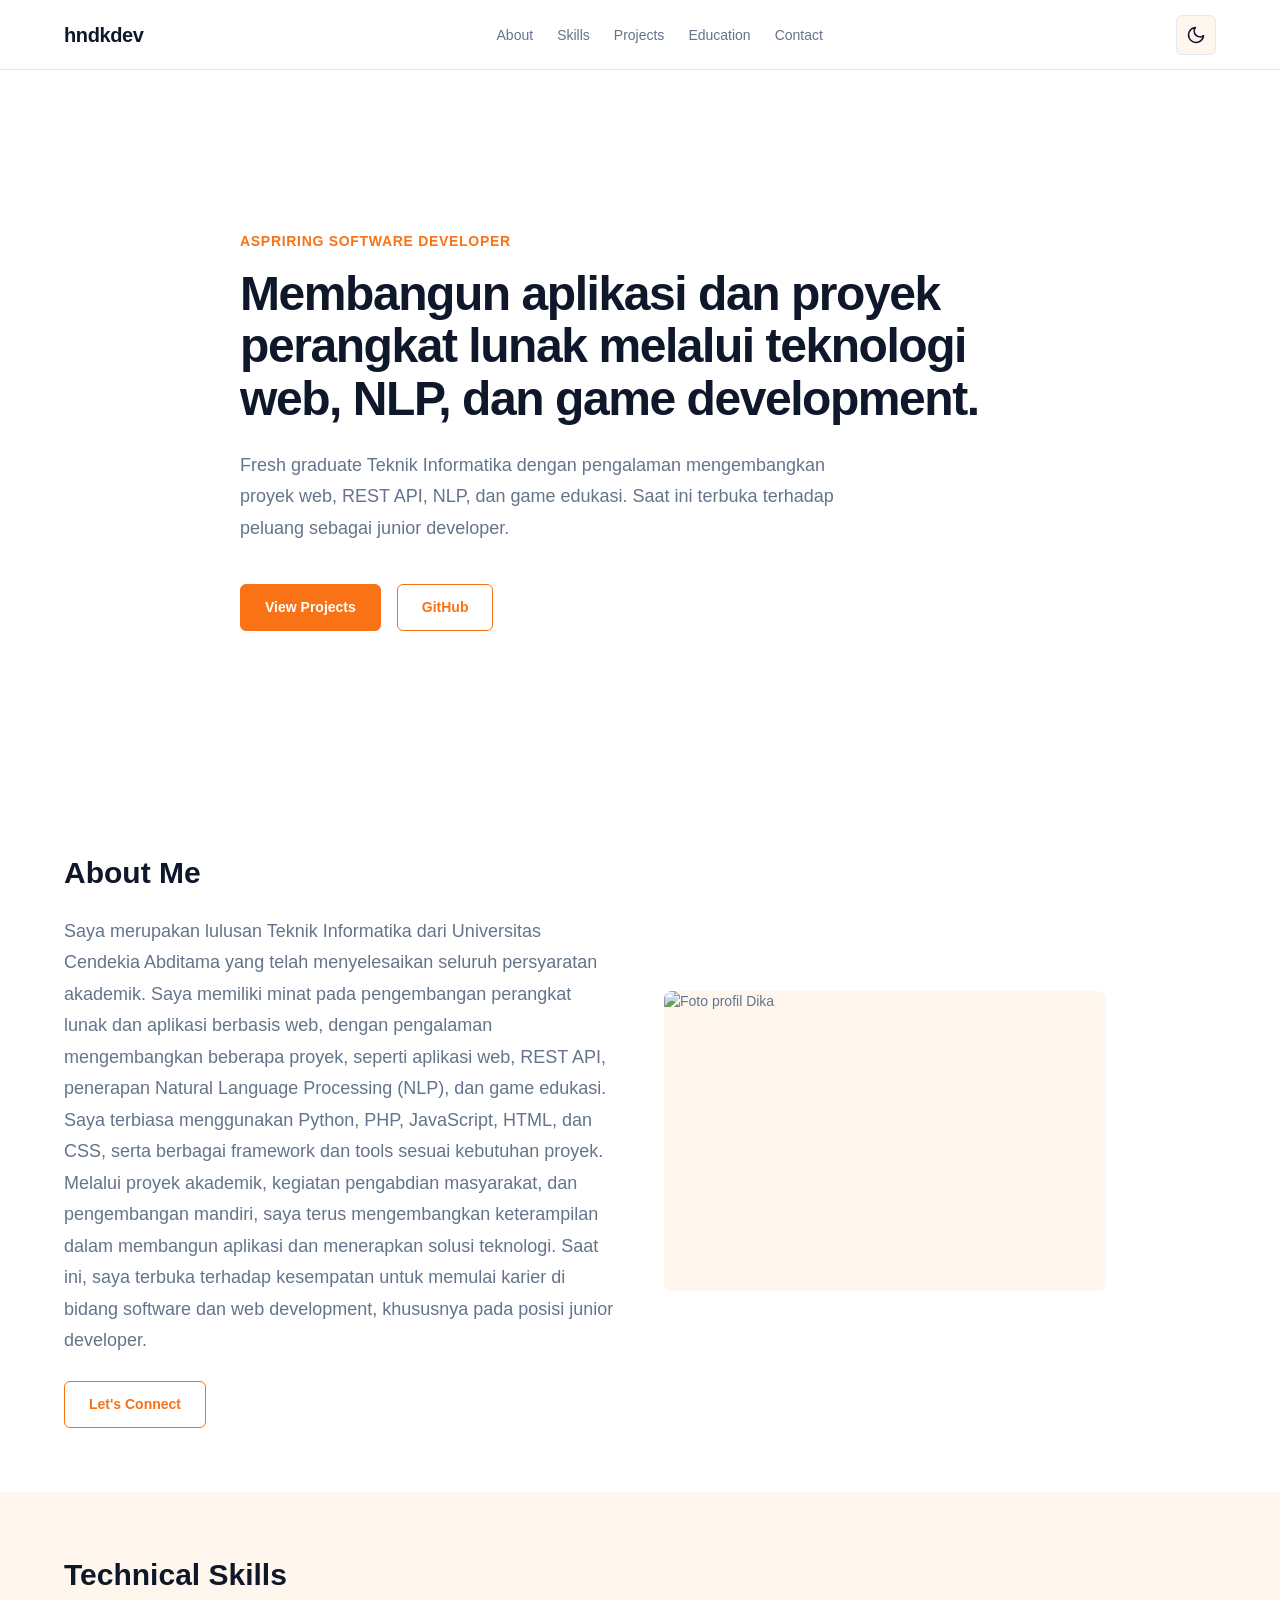
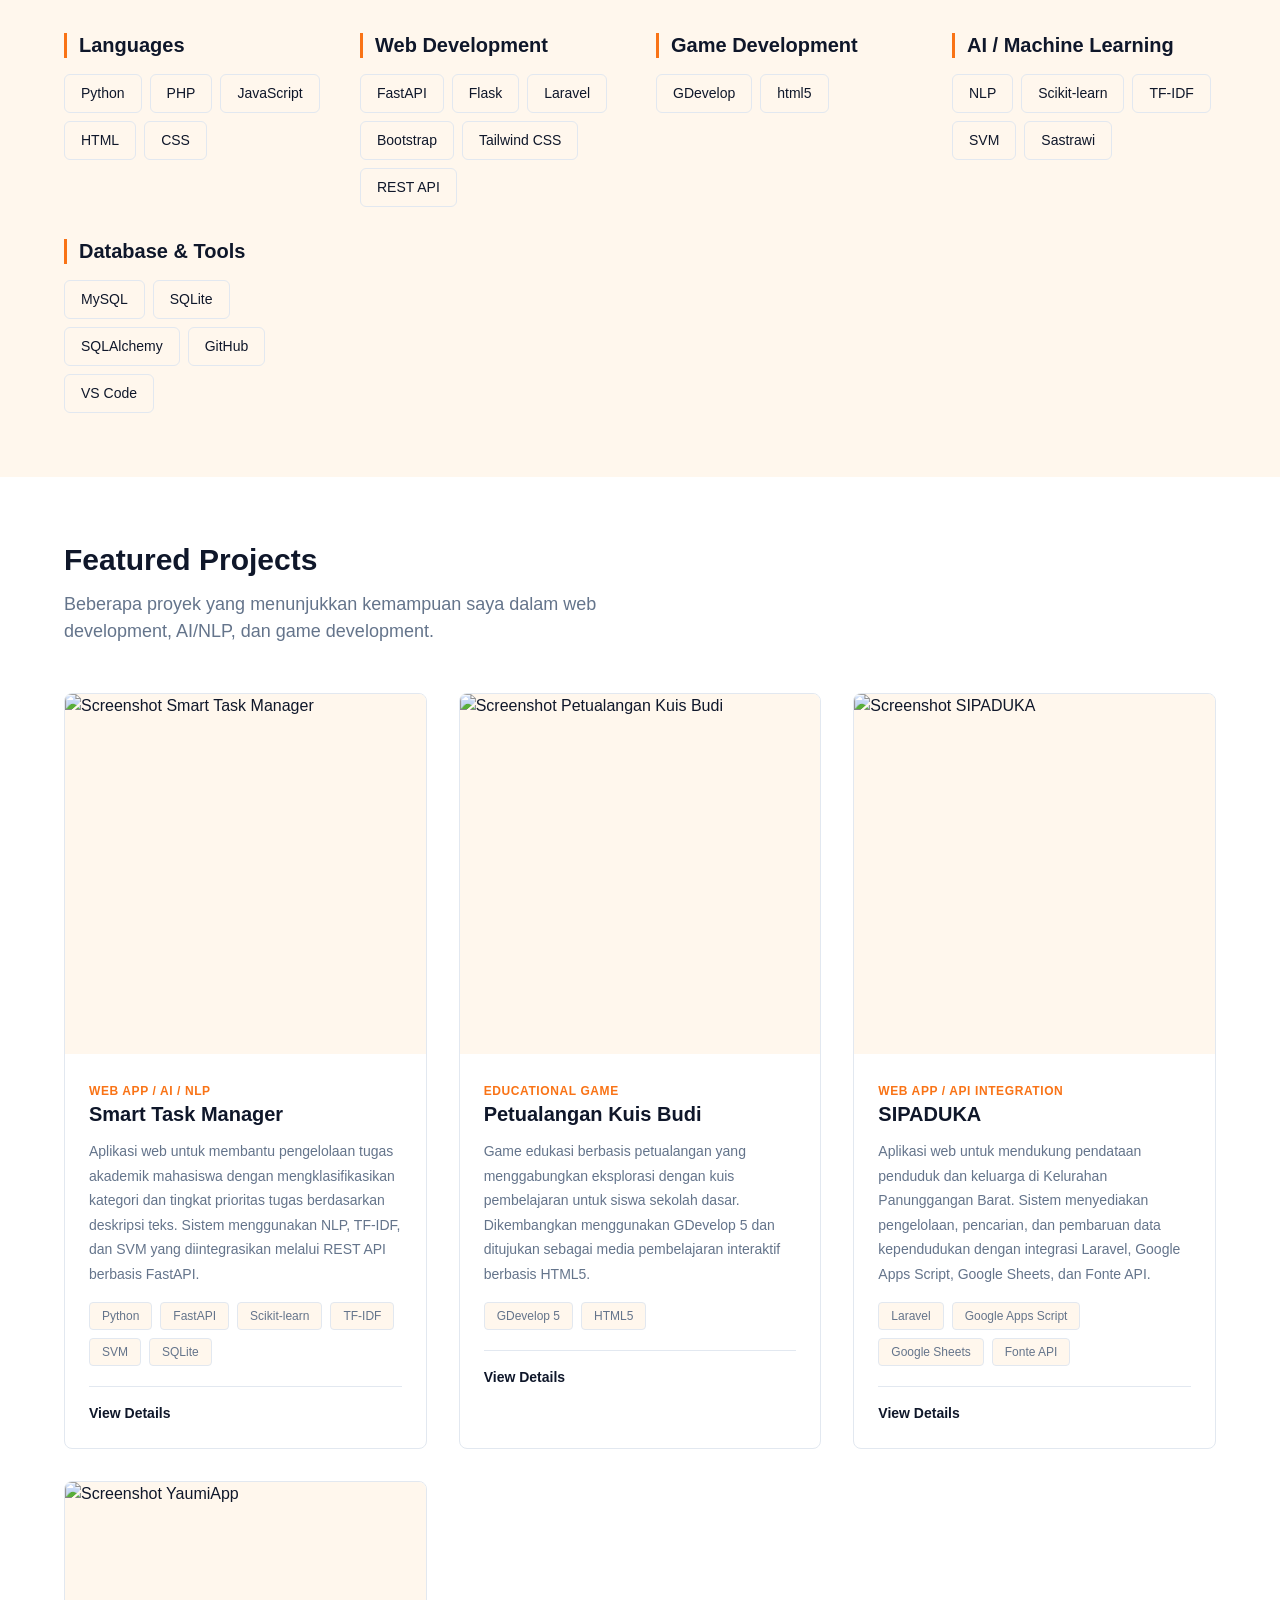
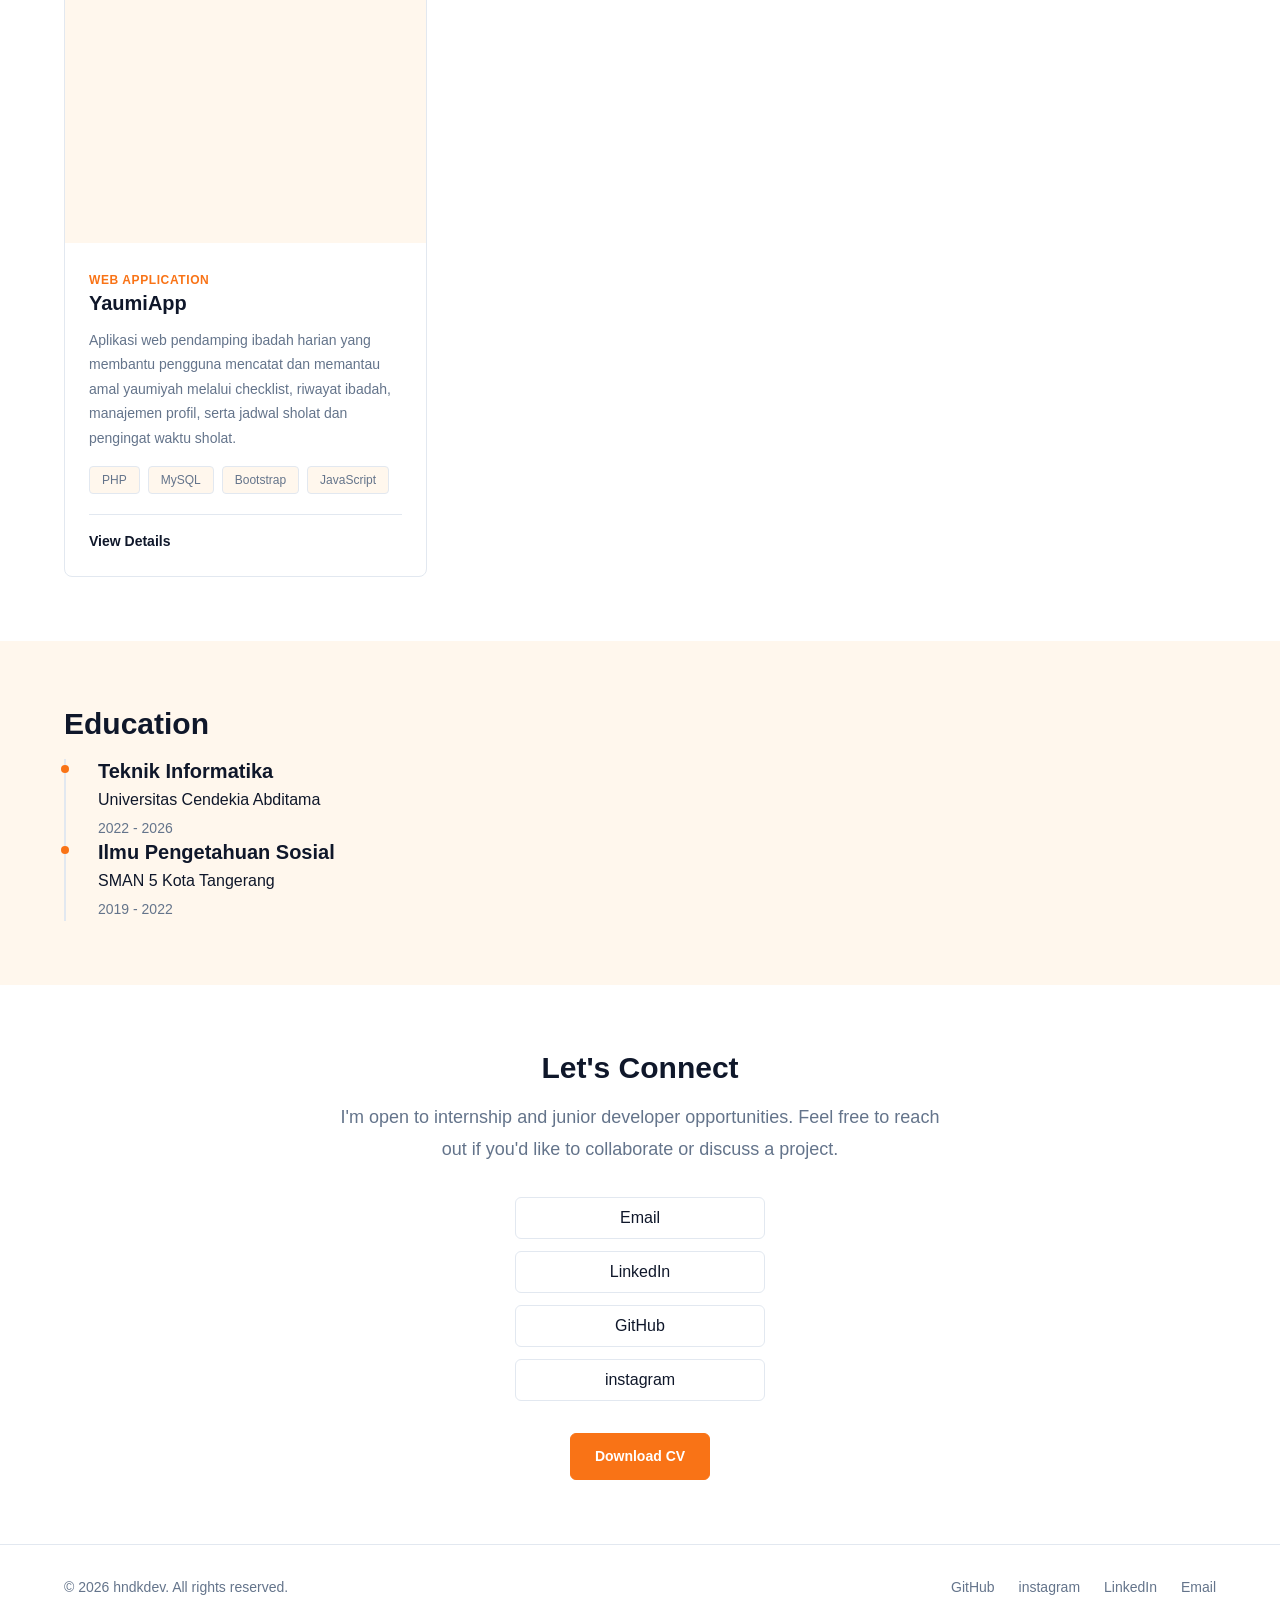
==== commit a11363e6: "Update index.html" ====
(no text change in the page or its own stylesheets)
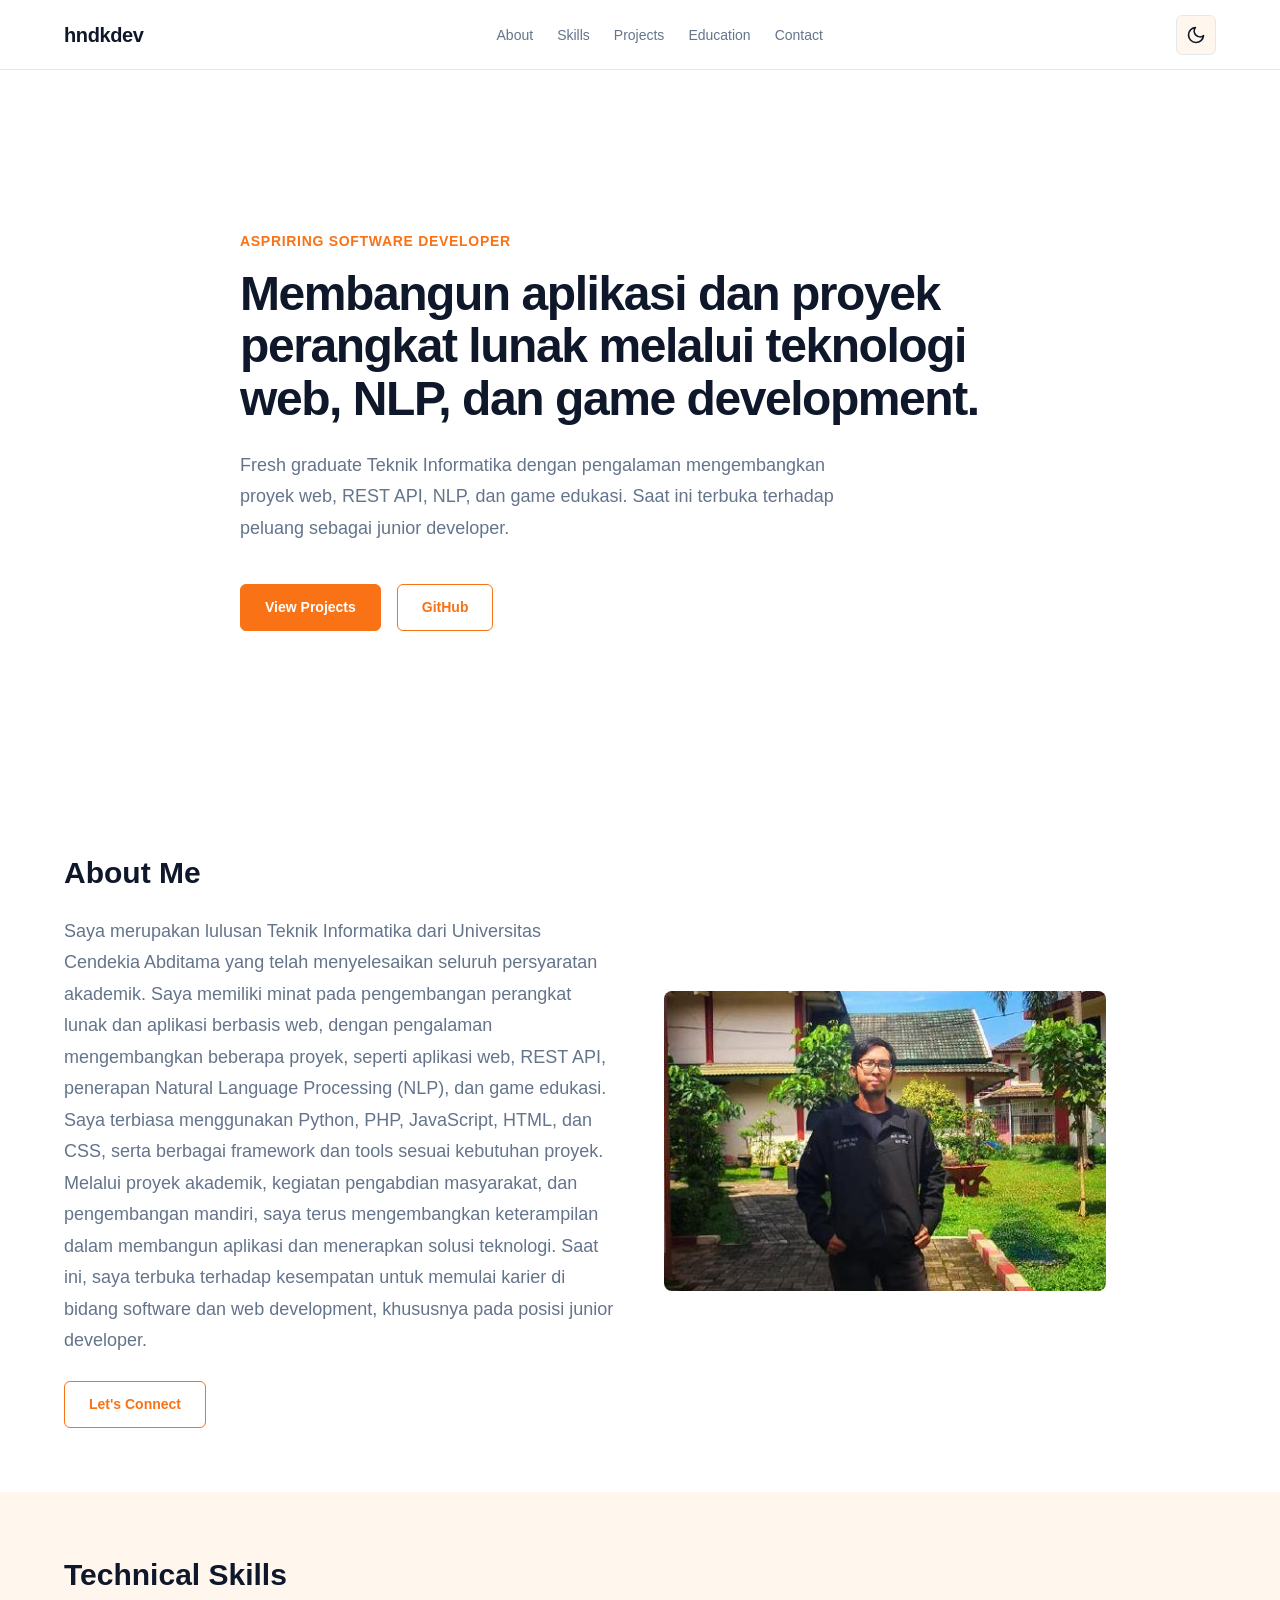
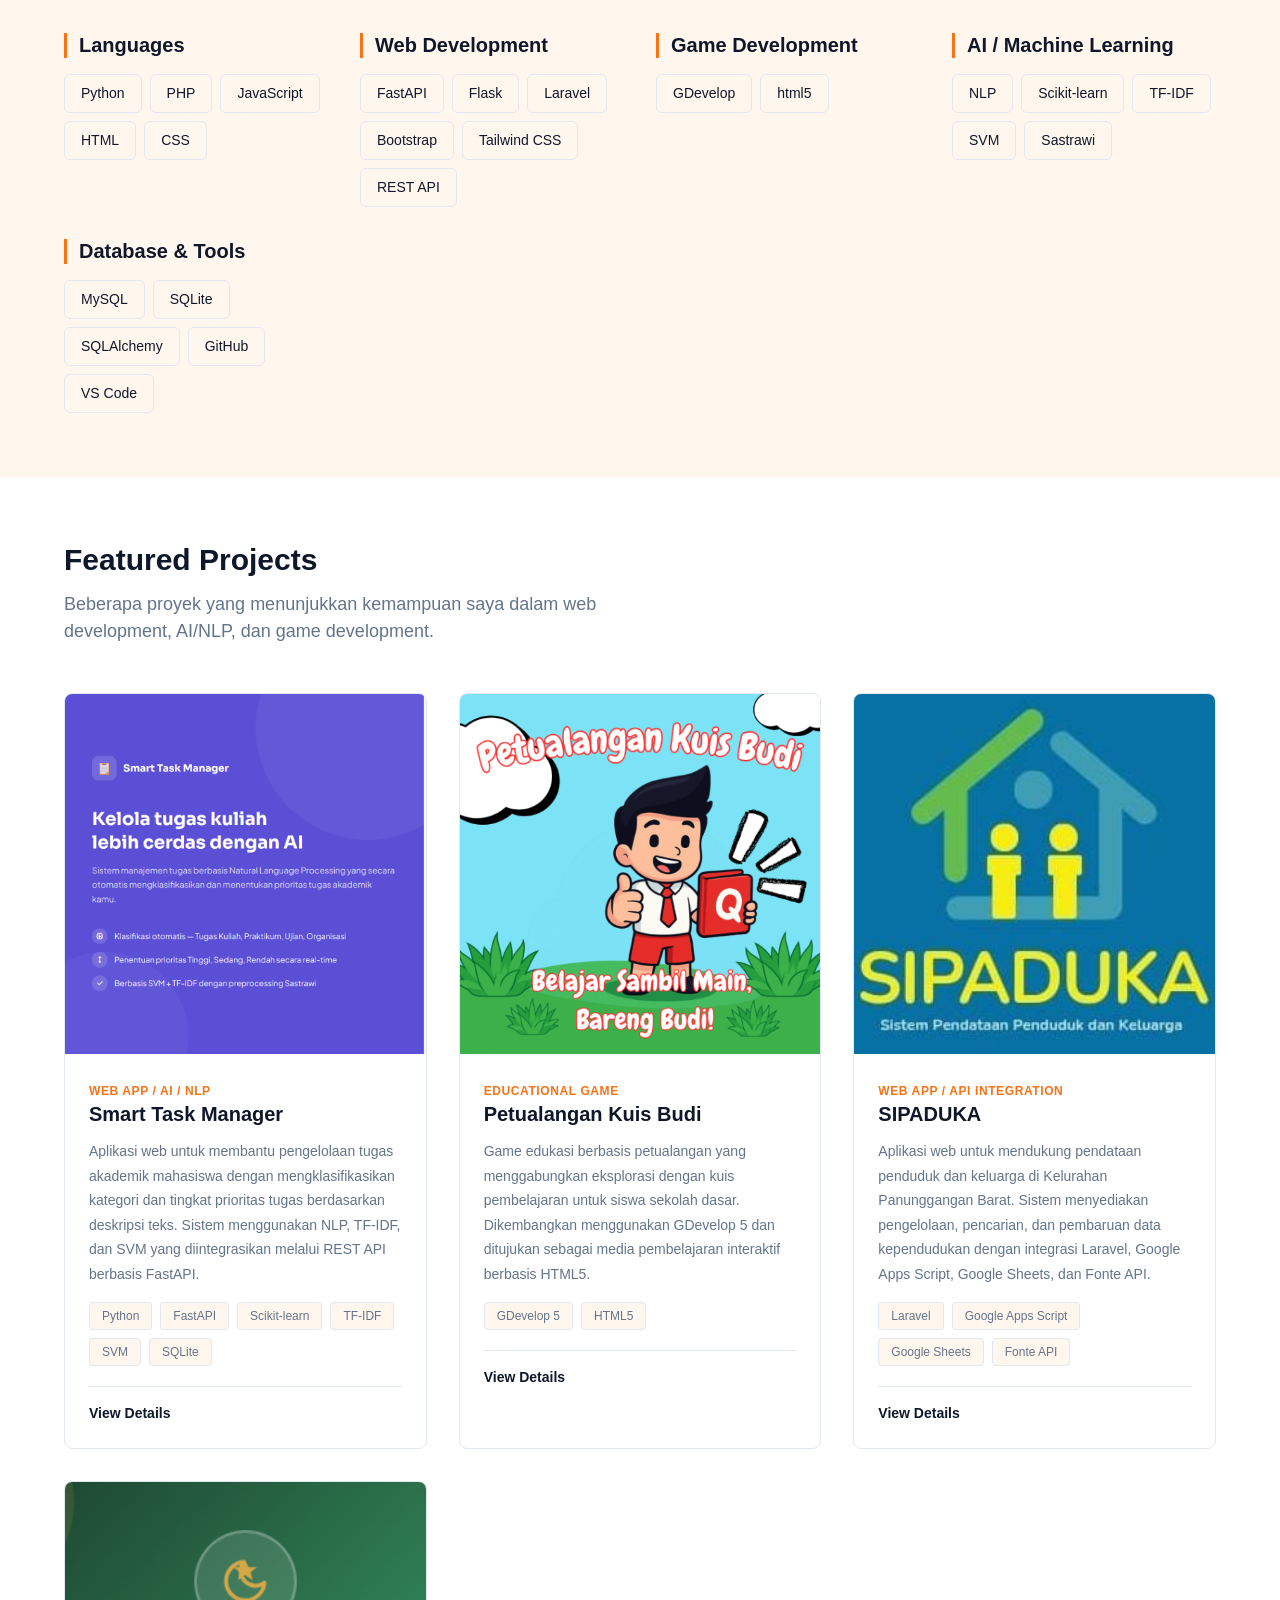
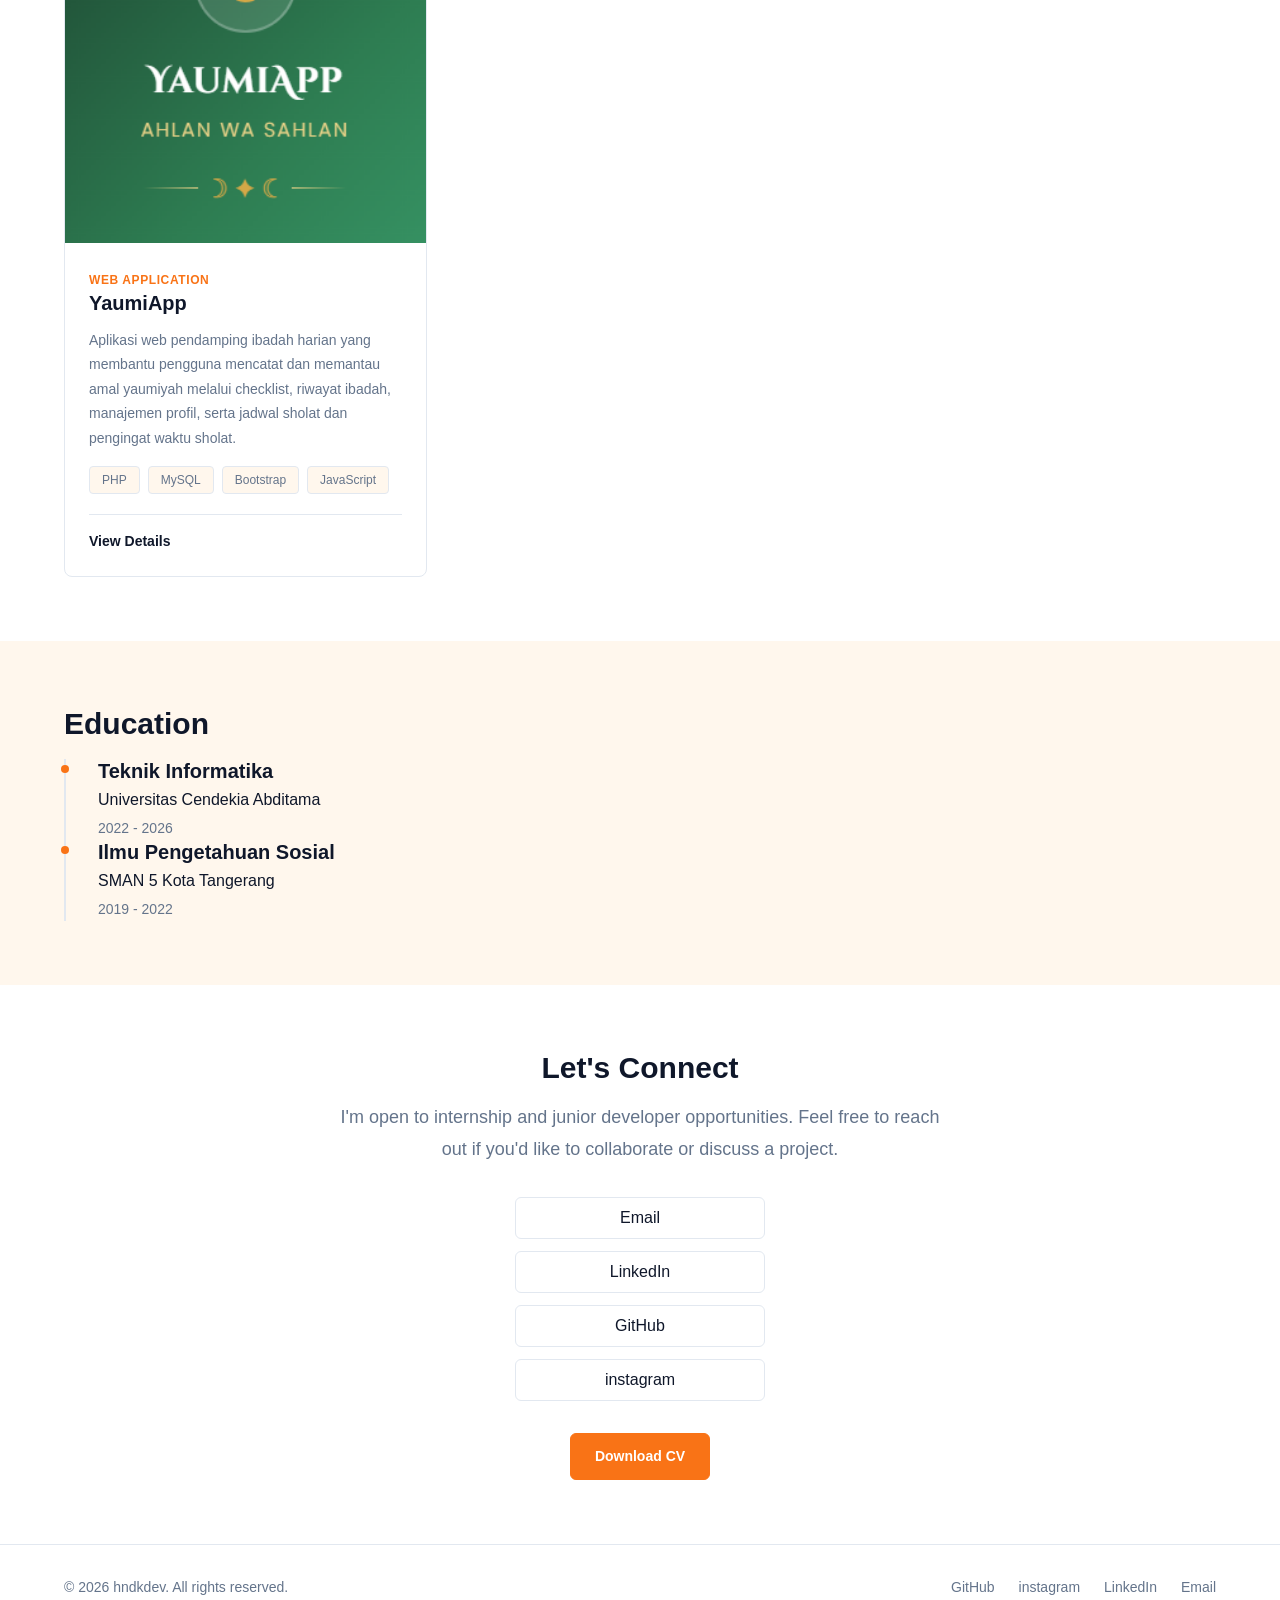
==== commit 7cd8f261: "Update favicon" ====
--- a/index.html
+++ b/index.html
@@ -13,7 +13,7 @@
   <meta property="og:type" content="website">
   <title>hndkdev | MyPortfolio</title>
 
-  <link rel="icon" type="image/x-icon" href="assets/img/favicon/favicon.ico">
+  <link rel="icon" type="image/x-icon" href="assets/favicon/favicon.ico">
   <link rel="apple-touch-icon" sizes="180x180" href="assets/img/favicon/apple-touch-icon.png">
   <link rel="icon" type="image/png" sizes="32x32" href="assets/img/favicon/favicon-32x32.png">
   <link rel="icon" type="image/png" sizes="16x16" href="assets/img/favicon/favicon-16x16.png">
